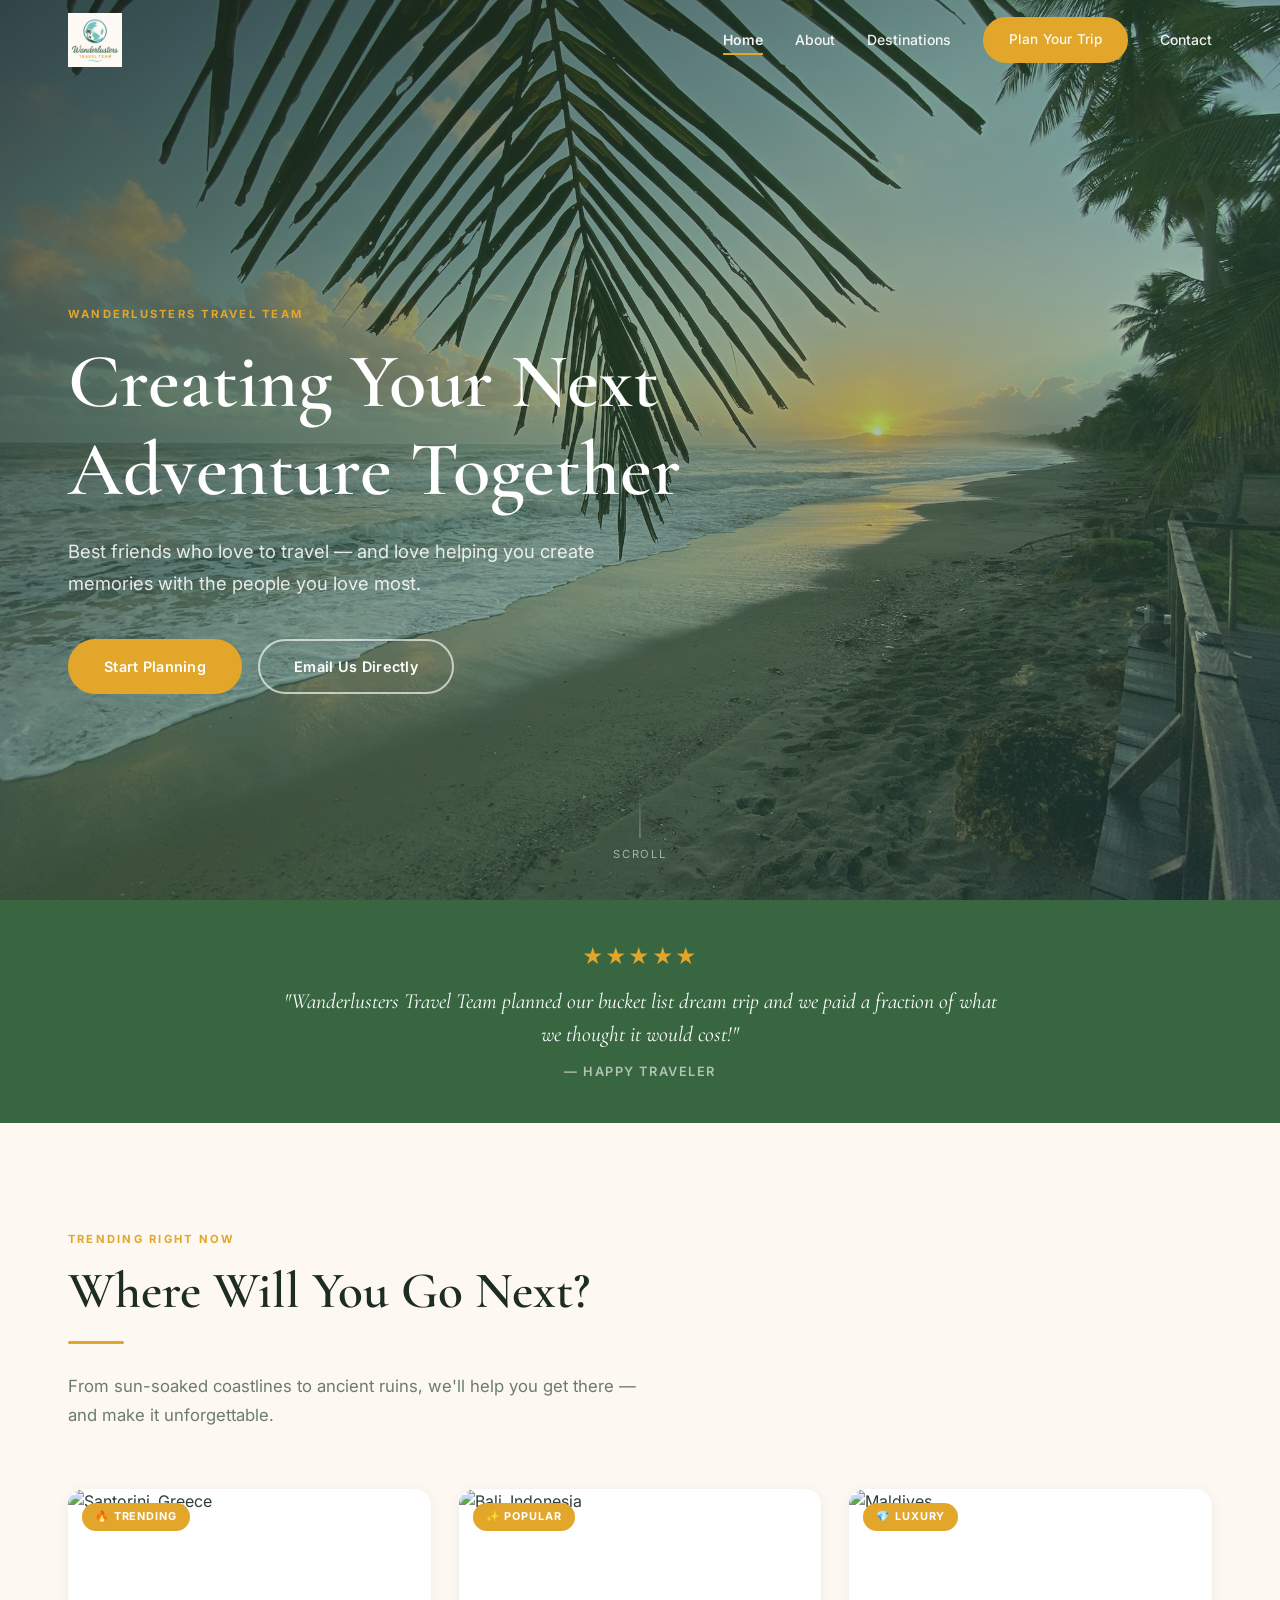
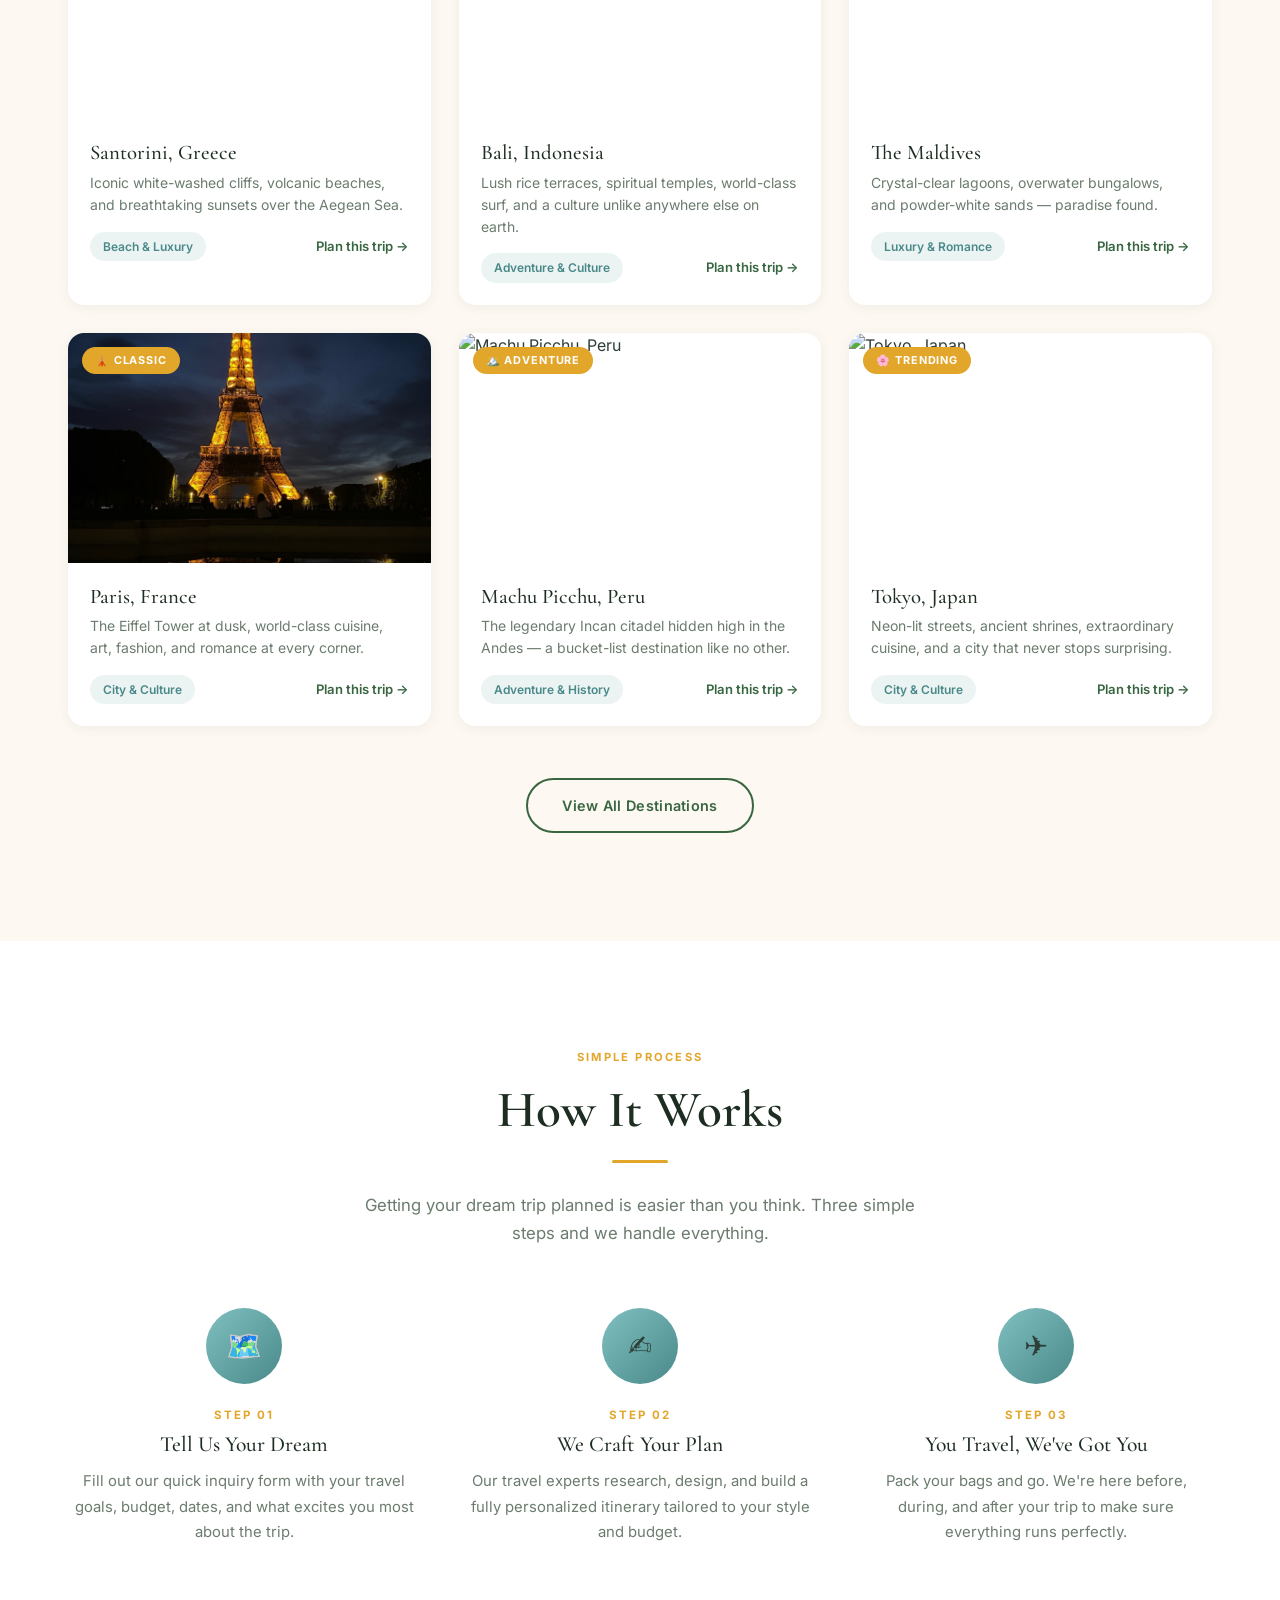
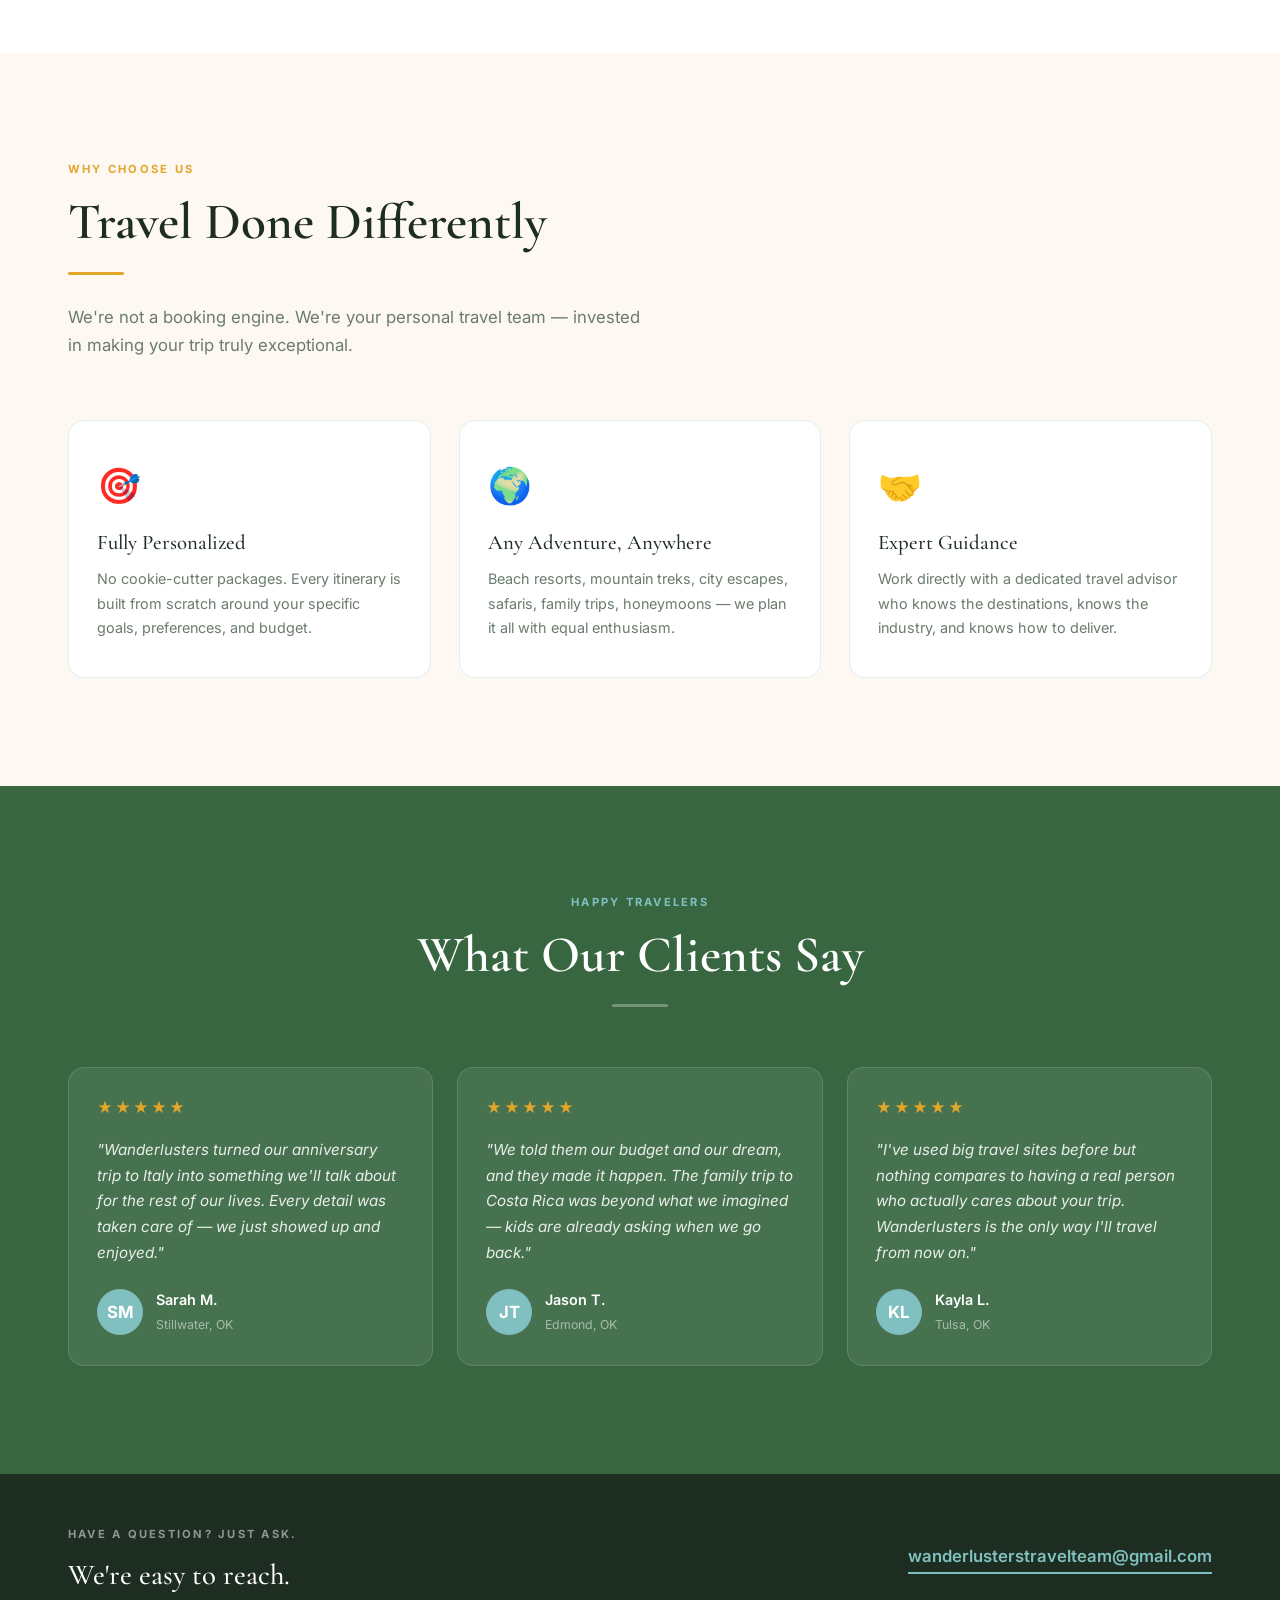
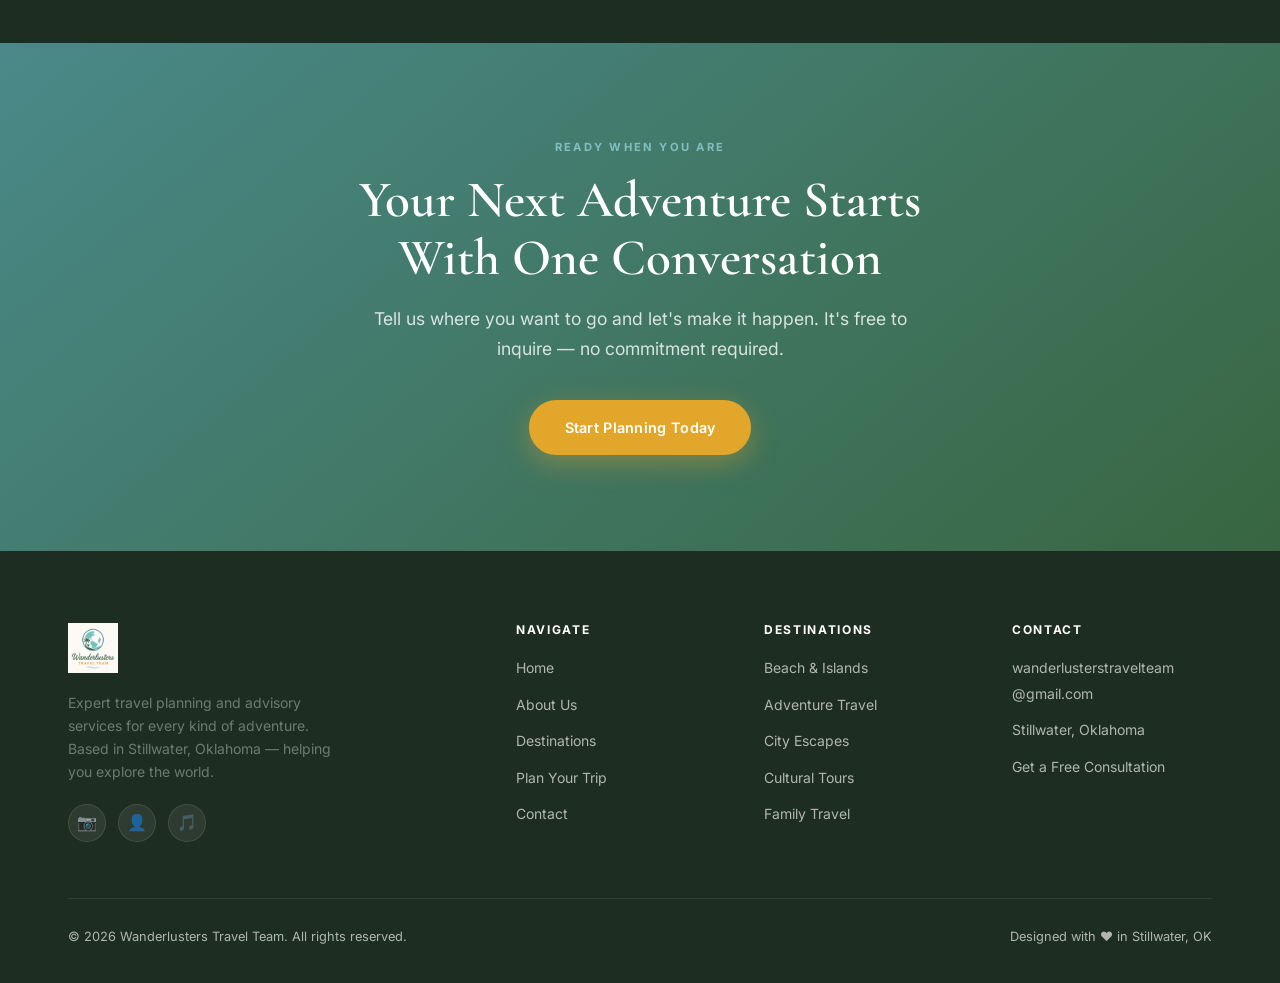
==== index.html @ 7031a309 "initial commit" ====
<!DOCTYPE html>
<html lang="en">
<head>
  <meta charset="UTF-8" />
  <meta name="viewport" content="width=device-width, initial-scale=1.0" />
  <title>Wanderlusters Travel Team — Expert Travel Planning from Stillwater, OK</title>
  <meta name="description" content="Wanderlusters Travel Team offers personalized travel planning and advisory services for every kind of adventure. Based in Stillwater, Oklahoma." />
  <link rel="stylesheet" href="css/style.css" />
</head>
<body>

  <!-- ═══ NAVBAR ═══ -->
  <nav class="navbar" role="navigation" aria-label="Main navigation">
    <div class="nav-inner">
      <a href="index.html" class="nav-logo" aria-label="Wanderlusters Home">
        <img src="assets/logo.jpeg" alt="Wanderlusters Travel Team" />
      </a>
      <div class="nav-links" role="menubar">
        <a href="index.html" role="menuitem">Home</a>
        <a href="about.html" role="menuitem">About</a>
        <a href="destinations.html" role="menuitem">Destinations</a>
        <a href="plan.html" class="btn btn-primary" role="menuitem">Plan Your Trip</a>
        <a href="contact.html" role="menuitem">Contact</a>
      </div>
      <button class="hamburger" aria-label="Open menu" aria-expanded="false">
        <span></span><span></span><span></span>
      </button>
    </div>
  </nav>

  <!-- Mobile Nav -->
  <div class="mobile-nav" role="menu">
    <a href="index.html" role="menuitem">Home</a>
    <a href="about.html" role="menuitem">About</a>
    <a href="destinations.html" role="menuitem">Destinations</a>
    <a href="contact.html" role="menuitem">Contact</a>
    <a href="plan.html" class="btn btn-primary" role="menuitem">Plan Your Trip</a>
  </div>

  <!-- ═══ HERO ═══ -->
  <section class="hero" aria-label="Hero">
    <!-- Replace src with your own high-res hero photo -->
    <div class="hero-bg" style="background-image: url('assets/beach-hero.jpg');"></div>
    <div class="hero-content">
      <span class="section-label">Wanderlusters Travel Team</span>
      <h1>Creating Your Next<br>Adventure Together</h1>
      <p>Best friends who love to travel — and love helping you create memories with the people you love most.</p>
      <div class="hero-cta">
        <a href="plan.html" class="btn btn-primary">Start Planning</a>
        <a href="mailto:wanderlusterstravelteam@gmail.com" class="btn btn-outline">Email Us Directly</a>
      </div>
    </div>
    <div class="scroll-hint" aria-hidden="true">
      <div class="scroll-hint-line"></div>
      <span>Scroll</span>
    </div>
  </section>

  <!-- ═══ REVIEW STRIP ═══ -->
  <div class="review-strip">
    <div class="container">
      <div class="review-strip__inner">
        <div class="review-strip__stars">★★★★★</div>
        <p class="review-strip__quote">"Wanderlusters Travel Team planned our bucket list dream trip and we paid a fraction of what we thought it would cost!"</p>
        <span class="review-strip__attr">— Happy Traveler</span>
      </div>
    </div>
  </div>

  <!-- ═══ TRENDING DESTINATIONS ═══ -->
  <section class="section">
    <div class="container">
      <div class="section-heading fade-up">
        <span class="section-label">Trending Right Now</span>
        <h2>Where Will You Go Next?</h2>
        <div class="divider"></div>
        <p>From sun-soaked coastlines to ancient ruins, we'll help you get there — and make it unforgettable.</p>
      </div>

      <div class="card-grid">

        <!-- Card 1 -->
        <article class="dest-card fade-up delay-1">
          <div class="dest-card-img">
            <!-- Replace with your own photo -->
            <img src="https://images.unsplash.com/photo-1570077188670-e3a8d69ac5ff?w=800&q=80" alt="Santorini, Greece" loading="lazy" />
            <span class="dest-card-badge">🔥 Trending</span>
          </div>
          <div class="dest-card-body">
            <h3>Santorini, Greece</h3>
            <p>Iconic white-washed cliffs, volcanic beaches, and breathtaking sunsets over the Aegean Sea.</p>
            <div class="dest-card-footer">
              <span class="dest-tag">Beach &amp; Luxury</span>
              <a href="plan.html">Plan this trip →</a>
            </div>
          </div>
        </article>

        <!-- Card 2 -->
        <article class="dest-card fade-up delay-2">
          <div class="dest-card-img">
            <img src="https://images.unsplash.com/photo-1537996194471-e657df975ab4?w=800&q=80" alt="Bali, Indonesia" loading="lazy" />
            <span class="dest-card-badge">✨ Popular</span>
          </div>
          <div class="dest-card-body">
            <h3>Bali, Indonesia</h3>
            <p>Lush rice terraces, spiritual temples, world-class surf, and a culture unlike anywhere else on earth.</p>
            <div class="dest-card-footer">
              <span class="dest-tag">Adventure &amp; Culture</span>
              <a href="plan.html">Plan this trip →</a>
            </div>
          </div>
        </article>

        <!-- Card 3 -->
        <article class="dest-card fade-up delay-3">
          <div class="dest-card-img">
            <img src="https://images.unsplash.com/photo-1590523741831-ab7e8b8f9c7f?w=800&q=80" alt="Maldives" loading="lazy" />
            <span class="dest-card-badge">💎 Luxury</span>
          </div>
          <div class="dest-card-body">
            <h3>The Maldives</h3>
            <p>Crystal-clear lagoons, overwater bungalows, and powder-white sands — paradise found.</p>
            <div class="dest-card-footer">
              <span class="dest-tag">Luxury &amp; Romance</span>
              <a href="plan.html">Plan this trip →</a>
            </div>
          </div>
        </article>

        <!-- Card 4 -->
        <article class="dest-card fade-up delay-1">
          <div class="dest-card-img">
            <img src="assets/paris.jpg" alt="Paris, France" loading="lazy" />
            <span class="dest-card-badge">🗼 Classic</span>
          </div>
          <div class="dest-card-body">
            <h3>Paris, France</h3>
            <p>The Eiffel Tower at dusk, world-class cuisine, art, fashion, and romance at every corner.</p>
            <div class="dest-card-footer">
              <span class="dest-tag">City &amp; Culture</span>
              <a href="plan.html">Plan this trip →</a>
            </div>
          </div>
        </article>

        <!-- Card 5 -->
        <article class="dest-card fade-up delay-2">
          <div class="dest-card-img">
            <img src="https://images.unsplash.com/photo-1526392060635-9d6019884377?w=800&q=80" alt="Machu Picchu, Peru" loading="lazy" />
            <span class="dest-card-badge">🏔️ Adventure</span>
          </div>
          <div class="dest-card-body">
            <h3>Machu Picchu, Peru</h3>
            <p>The legendary Incan citadel hidden high in the Andes — a bucket-list destination like no other.</p>
            <div class="dest-card-footer">
              <span class="dest-tag">Adventure &amp; History</span>
              <a href="plan.html">Plan this trip →</a>
            </div>
          </div>
        </article>

        <!-- Card 6 -->
        <article class="dest-card fade-up delay-3">
          <div class="dest-card-img">
            <img src="https://images.unsplash.com/photo-1540959733332-eab4deabeeaf?w=800&q=80" alt="Tokyo, Japan" loading="lazy" />
            <span class="dest-card-badge">🌸 Trending</span>
          </div>
          <div class="dest-card-body">
            <h3>Tokyo, Japan</h3>
            <p>Neon-lit streets, ancient shrines, extraordinary cuisine, and a city that never stops surprising.</p>
            <div class="dest-card-footer">
              <span class="dest-tag">City &amp; Culture</span>
              <a href="plan.html">Plan this trip →</a>
            </div>
          </div>
        </article>

      </div>

      <div style="text-align:center; margin-top: 52px;" class="fade-up">
        <a href="destinations.html" class="btn btn-outline-dark">View All Destinations</a>
      </div>
    </div>
  </section>

  <!-- ═══ HOW IT WORKS ═══ -->
  <section class="section" style="background: var(--white);">
    <div class="container">
      <div class="section-heading centered fade-up">
        <span class="section-label">Simple Process</span>
        <h2>How It Works</h2>
        <div class="divider centered"></div>
        <p>Getting your dream trip planned is easier than you think. Three simple steps and we handle everything.</p>
      </div>
      <div class="steps-grid">
        <div class="step fade-up delay-1">
          <div class="step-icon">🗺️</div>
          <span class="step-num">Step 01</span>
          <h3>Tell Us Your Dream</h3>
          <p>Fill out our quick inquiry form with your travel goals, budget, dates, and what excites you most about the trip.</p>
        </div>
        <div class="step fade-up delay-2">
          <div class="step-icon">✍️</div>
          <span class="step-num">Step 02</span>
          <h3>We Craft Your Plan</h3>
          <p>Our travel experts research, design, and build a fully personalized itinerary tailored to your style and budget.</p>
        </div>
        <div class="step fade-up delay-3">
          <div class="step-icon">✈️</div>
          <span class="step-num">Step 03</span>
          <h3>You Travel, We've Got You</h3>
          <p>Pack your bags and go. We're here before, during, and after your trip to make sure everything runs perfectly.</p>
        </div>
      </div>
    </div>
  </section>

  <!-- ═══ WHY WANDERLUSTERS ═══ -->
  <section class="section">
    <div class="container">
      <div class="section-heading fade-up">
        <span class="section-label">Why Choose Us</span>
        <h2>Travel Done Differently</h2>
        <div class="divider"></div>
        <p>We're not a booking engine. We're your personal travel team — invested in making your trip truly exceptional.</p>
      </div>
      <div class="values-grid">
        <div class="value-item fade-up delay-1">
          <div class="value-icon">🎯</div>
          <h3>Fully Personalized</h3>
          <p>No cookie-cutter packages. Every itinerary is built from scratch around your specific goals, preferences, and budget.</p>
        </div>
        <div class="value-item fade-up delay-2">
          <div class="value-icon">🌍</div>
          <h3>Any Adventure, Anywhere</h3>
          <p>Beach resorts, mountain treks, city escapes, safaris, family trips, honeymoons — we plan it all with equal enthusiasm.</p>
        </div>
        <div class="value-item fade-up delay-3">
          <div class="value-icon">🤝</div>
          <h3>Expert Guidance</h3>
          <p>Work directly with a dedicated travel advisor who knows the destinations, knows the industry, and knows how to deliver.</p>
        </div>
      </div>
    </div>
  </section>

  <!-- ═══ TESTIMONIALS ═══ -->
  <section class="section testimonials-section">
    <div class="container">
      <div class="section-heading centered fade-up">
        <span class="section-label">Happy Travelers</span>
        <h2>What Our Clients Say</h2>
        <div class="divider centered" style="background: rgba(255,255,255,0.3);"></div>
      </div>
      <div class="testimonials-grid">
        <div class="testimonial-card fade-up delay-1">
          <div class="testimonial-stars">★★★★★</div>
          <p class="testimonial-text">"Wanderlusters turned our anniversary trip to Italy into something we'll talk about for the rest of our lives. Every detail was taken care of — we just showed up and enjoyed."</p>
          <div class="testimonial-author">
            <div class="testimonial-avatar">SM</div>
            <div>
              <span class="testimonial-name">Sarah M.</span>
              <span class="testimonial-loc">Stillwater, OK</span>
            </div>
          </div>
        </div>
        <div class="testimonial-card fade-up delay-2">
          <div class="testimonial-stars">★★★★★</div>
          <p class="testimonial-text">"We told them our budget and our dream, and they made it happen. The family trip to Costa Rica was beyond what we imagined — kids are already asking when we go back."</p>
          <div class="testimonial-author">
            <div class="testimonial-avatar">JT</div>
            <div>
              <span class="testimonial-name">Jason T.</span>
              <span class="testimonial-loc">Edmond, OK</span>
            </div>
          </div>
        </div>
        <div class="testimonial-card fade-up delay-3">
          <div class="testimonial-stars">★★★★★</div>
          <p class="testimonial-text">"I've used big travel sites before but nothing compares to having a real person who actually cares about your trip. Wanderlusters is the only way I'll travel from now on."</p>
          <div class="testimonial-author">
            <div class="testimonial-avatar">KL</div>
            <div>
              <span class="testimonial-name">Kayla L.</span>
              <span class="testimonial-loc">Tulsa, OK</span>
            </div>
          </div>
        </div>
      </div>
    </div>
  </section>

  <!-- ═══ EMAIL CONTACT BAR ═══ -->
  <section class="email-bar">
    <div class="container">
      <div class="email-bar__inner">
        <div class="email-bar__text">
          <span class="section-label" style="color:rgba(255,255,255,0.5);">Have a question? Just ask.</span>
          <h3>We're easy to reach.</h3>
        </div>
        <a href="mailto:wanderlusterstravelteam@gmail.com" class="email-bar__link">wanderlusterstravelteam@gmail.com</a>
      </div>
    </div>
  </section>

  <!-- ═══ CTA BANNER ═══ -->
  <section class="cta-banner">
    <div class="container">
      <span class="section-label" style="color: var(--light-teal);">Ready When You Are</span>
      <h2>Your Next Adventure Starts<br>With One Conversation</h2>
      <p>Tell us where you want to go and let's make it happen. It's free to inquire — no commitment required.</p>
      <a href="plan.html" class="btn btn-primary">Start Planning Today</a>
    </div>
  </section>

  <!-- ═══ FOOTER ═══ -->
  <footer class="footer">
    <div class="container">
      <div class="footer-grid">
        <div class="footer-brand">
          <img src="assets/logo.jpeg" alt="Wanderlusters Travel Team" class="footer-logo" />
          <p>Expert travel planning and advisory services for every kind of adventure. Based in Stillwater, Oklahoma — helping you explore the world.</p>
          <div class="footer-social">
            <a href="#" class="social-icon" aria-label="Instagram">📷</a>
            <a href="#" class="social-icon" aria-label="Facebook">👤</a>
            <a href="#" class="social-icon" aria-label="TikTok">🎵</a>
          </div>
        </div>
        <div class="footer-col">
          <h4>Navigate</h4>
          <ul>
            <li><a href="index.html">Home</a></li>
            <li><a href="about.html">About Us</a></li>
            <li><a href="destinations.html">Destinations</a></li>
            <li><a href="plan.html">Plan Your Trip</a></li>
            <li><a href="contact.html">Contact</a></li>
          </ul>
        </div>
        <div class="footer-col">
          <h4>Destinations</h4>
          <ul>
            <li><a href="destinations.html">Beach &amp; Islands</a></li>
            <li><a href="destinations.html">Adventure Travel</a></li>
            <li><a href="destinations.html">City Escapes</a></li>
            <li><a href="destinations.html">Cultural Tours</a></li>
            <li><a href="destinations.html">Family Travel</a></li>
          </ul>
        </div>
        <div class="footer-col">
          <h4>Contact</h4>
          <ul>
            <li><a href="mailto:wanderlusterstravelteam@gmail.com">wanderlusterstravelteam<br>@gmail.com</a></li>
            <li><a href="contact.html">Stillwater, Oklahoma</a></li>
            <li><a href="plan.html">Get a Free Consultation</a></li>
          </ul>
        </div>
      </div>
      <div class="footer-bottom">
        <span>&copy; 2026 Wanderlusters Travel Team. All rights reserved.</span>
        <span>Designed with ❤️ in Stillwater, OK</span>
      </div>
    </div>
  </footer>

  <script src="js/main.js"></script>
</body>
</html>
---- css/style.css ----
/* ============================================================
   WANDERLUSTERS TRAVEL TEAM — Global Stylesheet
   ============================================================ */

@import url('https://fonts.googleapis.com/css2?family=Cormorant+Garamond:ital,wght@0,400;0,500;0,600;0,700;1,400;1,600&family=Inter:wght@300;400;500;600;700&display=swap');

/* ── Variables ── */
:root {
  --green:      #386641;
  --teal:       #4A8989;
  --light-teal: #81C0C0;
  --gold:       #E2A62B;
  --cream:      #FDF8F2;
  --dark:       #1E2D21;
  --text:       #2C3E35;
  --muted:      #6B7C6E;
  --white:      #FFFFFF;
  --shadow-sm:  0 2px 12px rgba(56,102,65,0.07);
  --shadow-md:  0 8px 32px rgba(56,102,65,0.11);
  --shadow-lg:  0 24px 64px rgba(56,102,65,0.16);
  --radius-sm:  8px;
  --radius-md:  16px;
  --radius-lg:  28px;
  --nav-height: 80px;
  --ease:       0.25s ease;
  --max-w:      1200px;
}

/* ── Reset ── */
*, *::before, *::after { box-sizing: border-box; margin: 0; padding: 0; }
html { scroll-behavior: smooth; }
body {
  background: var(--cream);
  color: var(--text);
  font-family: 'Inter', system-ui, sans-serif;
  font-size: 16px;
  line-height: 1.6;
  -webkit-font-smoothing: antialiased;
}
img { display: block; max-width: 100%; }
a  { color: inherit; text-decoration: none; }
ul { list-style: none; }
button { cursor: pointer; font-family: inherit; }

/* ── Typography ── */
h1, h2, h3, h4 {
  font-family: 'Cormorant Garamond', Georgia, serif;
  line-height: 1.15;
  color: var(--dark);
}
h1 { font-size: clamp(2.6rem, 6vw, 4.8rem); font-weight: 600; }
h2 { font-size: clamp(2rem, 4vw, 3.2rem);   font-weight: 600; }
h3 { font-size: clamp(1.3rem, 2.5vw, 1.9rem); font-weight: 500; }
h4 { font-size: 1.15rem; font-weight: 500; }
p  { color: var(--muted); font-size: 1rem; line-height: 1.7; }

.section-label {
  display: block;
  font-size: 0.7rem;
  font-weight: 700;
  letter-spacing: 0.2em;
  text-transform: uppercase;
  color: var(--gold);
  margin-bottom: 14px;
}

/* ── Layout ── */
.container   { max-width: var(--max-w); margin: 0 auto; padding: 0 28px; }
.section     { padding: 108px 0; }
.section-sm  { padding: 64px 0; }
.text-center { text-align: center; }

/* ── Buttons ── */
.btn {
  display: inline-flex;
  align-items: center;
  justify-content: center;
  gap: 8px;
  padding: 14px 34px;
  border-radius: 99px;
  font-size: 0.9rem;
  font-weight: 600;
  font-family: 'Inter', sans-serif;
  letter-spacing: 0.02em;
  border: 2px solid transparent;
  transition: all var(--ease);
  white-space: nowrap;
}
.btn-primary          { background: var(--gold); color: var(--white); border-color: var(--gold); }
.btn-primary:hover    { background: #c98e1f; border-color: #c98e1f; transform: translateY(-2px); box-shadow: 0 8px 24px rgba(226,166,43,0.38); }
.btn-outline          { background: transparent; color: var(--white); border-color: rgba(255,255,255,0.65); }
.btn-outline:hover    { background: rgba(255,255,255,0.15); border-color: var(--white); }
.btn-green            { background: var(--green); color: var(--white); border-color: var(--green); }
.btn-green:hover      { background: #2d5234; border-color: #2d5234; transform: translateY(-2px); box-shadow: 0 8px 24px rgba(56,102,65,0.35); }
.btn-outline-dark     { background: transparent; color: var(--green); border-color: var(--green); }
.btn-outline-dark:hover { background: var(--green); color: var(--white); }

/* ── Navbar ── */
.navbar {
  position: fixed;
  top: 0; left: 0; right: 0;
  z-index: 1000;
  height: var(--nav-height);
  display: flex;
  align-items: center;
  transition: background var(--ease), box-shadow var(--ease);
}
.navbar.transparent { background: transparent; }
.navbar.scrolled, .navbar.solid {
  background: rgba(253,248,242,0.97);
  backdrop-filter: blur(16px);
  -webkit-backdrop-filter: blur(16px);
  box-shadow: 0 1px 0 rgba(56,102,65,0.09);
}
.nav-inner {
  display: flex;
  align-items: center;
  justify-content: space-between;
  width: 100%;
  max-width: var(--max-w);
  margin: 0 auto;
  padding: 0 28px;
}
.nav-logo img { height: 54px; width: auto; }

.nav-links {
  display: flex;
  align-items: center;
  gap: 32px;
}
.nav-links > a {
  font-size: 0.875rem;
  font-weight: 500;
  color: var(--text);
  position: relative;
  transition: color var(--ease);
}
.nav-links > a::after {
  content: '';
  position: absolute;
  bottom: -4px; left: 0; right: 0;
  height: 2px;
  background: var(--gold);
  transform: scaleX(0);
  transition: transform var(--ease);
}
.nav-links > a:hover          { color: var(--green); }
.nav-links > a:hover::after,
.nav-links > a.active::after  { transform: scaleX(1); }
.nav-links > a.active         { color: var(--green); font-weight: 600; }
.nav-links .btn               { padding: 10px 24px; font-size: 0.85rem; }

.navbar.transparent .nav-links > a       { color: rgba(255,255,255,0.92); }
.navbar.transparent .nav-links > a:hover { color: var(--white); }

/* Hamburger */
.hamburger {
  display: none;
  flex-direction: column;
  gap: 5px;
  background: none;
  border: none;
  padding: 6px;
}
.hamburger span {
  display: block;
  width: 24px; height: 2px;
  background: var(--text);
  border-radius: 2px;
  transition: all 0.3s;
}
.navbar.transparent .hamburger span { background: var(--white); }

/* Mobile nav drawer */
.mobile-nav {
  display: none;
  position: fixed;
  top: var(--nav-height); left: 0; right: 0;
  background: var(--cream);
  padding: 20px 24px 28px;
  box-shadow: var(--shadow-md);
  z-index: 999;
  flex-direction: column;
  gap: 4px;
  border-top: 1px solid rgba(56,102,65,0.07);
}
.mobile-nav.open { display: flex; }
.mobile-nav a {
  padding: 13px 16px;
  font-size: 1rem;
  font-weight: 500;
  color: var(--text);
  border-radius: var(--radius-sm);
  transition: background var(--ease), color var(--ease);
}
.mobile-nav a:hover         { background: rgba(56,102,65,0.06); color: var(--green); }
.mobile-nav .btn            { margin-top: 10px; text-align: center; }

/* ── Hero ── */
.hero {
  position: relative;
  height: 100vh;
  min-height: 620px;
  display: flex;
  align-items: center;
  overflow: hidden;
}
.hero-bg {
  position: absolute;
  inset: 0;
  background-size: cover;
  background-position: center;
  background-repeat: no-repeat;
}
.hero-bg::after {
  content: '';
  position: absolute;
  inset: 0;
  background: linear-gradient(
    140deg,
    rgba(30,45,33,0.75) 0%,
    rgba(56,102,65,0.48) 45%,
    rgba(74,137,137,0.32) 100%
  );
}
.hero-content {
  position: relative;
  z-index: 1;
  width: 100%;
  max-width: var(--max-w);
  margin: 0 auto;
  padding: calc(var(--nav-height) + 20px) 28px 0;
}
.hero-content h1          { color: var(--white); margin-bottom: 22px; }
.hero-content p           { color: rgba(255,255,255,0.86); font-size: 1.15rem; max-width: 560px; margin-bottom: 40px; }
.hero-cta                 { display: flex; gap: 16px; flex-wrap: wrap; }
.hero-sm                  { height: 52vh; min-height: 380px; }
.hero-sm .hero-content    { padding-top: calc(var(--nav-height) + 40px); }

/* Scroll indicator */
.scroll-hint {
  position: absolute;
  bottom: 36px; left: 50%;
  transform: translateX(-50%);
  z-index: 1;
  display: flex;
  flex-direction: column;
  align-items: center;
  gap: 8px;
  color: rgba(255,255,255,0.55);
  font-size: 0.7rem;
  letter-spacing: 0.15em;
  text-transform: uppercase;
}
.scroll-hint-line {
  width: 1px;
  height: 48px;
  background: linear-gradient(to bottom, transparent, rgba(255,255,255,0.45));
  animation: scrollPulse 2s ease infinite;
}
@keyframes scrollPulse {
  0%, 100% { opacity: 0.4; }
  50%       { opacity: 1; }
}

/* ── Section Headings ── */
.section-heading          { margin-bottom: 60px; }
.section-heading h2       { margin-bottom: 16px; }
.section-heading p        { font-size: 1.05rem; max-width: 580px; }
.section-heading.centered { text-align: center; }
.section-heading.centered p { margin: 0 auto; }

/* ── Destination Cards ── */
.card-grid   { display: grid; grid-template-columns: repeat(3, 1fr); gap: 28px; }
.card-grid-2 { grid-template-columns: repeat(2, 1fr); }

.dest-card {
  border-radius: var(--radius-md);
  overflow: hidden;
  background: var(--white);
  box-shadow: var(--shadow-sm);
  transition: transform var(--ease), box-shadow var(--ease);
}
.dest-card:hover { transform: translateY(-7px); box-shadow: var(--shadow-lg); }

.dest-card-img       { height: 230px; overflow: hidden; position: relative; }
.dest-card-img img   { width: 100%; height: 100%; object-fit: cover; transition: transform 0.45s ease; }
.dest-card:hover .dest-card-img img { transform: scale(1.07); }

.dest-card-badge {
  position: absolute;
  top: 14px; left: 14px;
  background: var(--gold);
  color: var(--white);
  font-size: 0.68rem;
  font-weight: 700;
  letter-spacing: 0.08em;
  text-transform: uppercase;
  padding: 5px 13px;
  border-radius: 99px;
}
.dest-card-body     { padding: 22px; }
.dest-card-body h3  { font-size: 1.3rem; margin-bottom: 7px; }
.dest-card-body p   { font-size: 0.875rem; line-height: 1.55; margin-bottom: 16px; }
.dest-card-footer   { display: flex; align-items: center; justify-content: space-between; }
.dest-tag {
  background: rgba(74,137,137,0.1);
  color: var(--teal);
  padding: 5px 13px;
  border-radius: 99px;
  font-size: 0.75rem;
  font-weight: 600;
}
.dest-card-footer a {
  font-size: 0.82rem;
  font-weight: 600;
  color: var(--green);
  transition: color var(--ease);
}
.dest-card-footer a:hover { color: var(--teal); }

/* ── Steps / How It Works ── */
.steps-grid { display: grid; grid-template-columns: repeat(3, 1fr); gap: 44px; text-align: center; }
.step-icon {
  width: 76px; height: 76px;
  border-radius: 50%;
  background: linear-gradient(135deg, var(--light-teal), var(--teal));
  display: flex; align-items: center; justify-content: center;
  margin: 0 auto 22px;
  font-size: 1.8rem;
}
.step-num {
  display: block;
  font-size: 0.72rem;
  font-weight: 700;
  color: var(--gold);
  letter-spacing: 0.18em;
  text-transform: uppercase;
  margin-bottom: 8px;
}
.step h3 { font-size: 1.35rem; margin-bottom: 12px; }
.step p  { font-size: 0.93rem; }

/* ── Value Props ── */
.values-grid  { display: grid; grid-template-columns: repeat(3, 1fr); gap: 28px; }
.value-item {
  padding: 36px 28px;
  border-radius: var(--radius-md);
  border: 1.5px solid rgba(129,192,192,0.22);
  background: var(--white);
  transition: border-color var(--ease), box-shadow var(--ease), transform var(--ease);
}
.value-item:hover { border-color: var(--light-teal); box-shadow: var(--shadow-md); transform: translateY(-4px); }
.value-icon  { font-size: 2.2rem; margin-bottom: 18px; }
.value-item h3 { font-size: 1.3rem; margin-bottom: 12px; }
.value-item p  { font-size: 0.9rem; }

/* ── Testimonials ── */
.testimonials-section             { background: var(--green); }
.testimonials-section .section-label { color: var(--light-teal); }
.testimonials-section h2          { color: var(--white); }
.testimonials-section > .container > .section-heading p { color: rgba(255,255,255,0.7); }

.testimonials-grid { display: grid; grid-template-columns: repeat(3, 1fr); gap: 24px; }
.testimonial-card {
  background: rgba(255,255,255,0.08);
  border: 1px solid rgba(255,255,255,0.13);
  border-radius: var(--radius-md);
  padding: 28px;
  transition: background var(--ease);
}
.testimonial-card:hover { background: rgba(255,255,255,0.13); }
.testimonial-stars  { color: var(--gold); font-size: 0.95rem; margin-bottom: 16px; letter-spacing: 2px; }
.testimonial-text   { color: rgba(255,255,255,0.88); font-size: 0.95rem; line-height: 1.7; font-style: italic; margin-bottom: 22px; }
.testimonial-author { display: flex; align-items: center; gap: 13px; }
.testimonial-avatar {
  width: 46px; height: 46px;
  border-radius: 50%;
  background: var(--light-teal);
  display: flex; align-items: center; justify-content: center;
  font-weight: 700; font-size: 1.05rem;
  color: var(--white); flex-shrink: 0;
}
.testimonial-name { font-weight: 600; font-size: 0.9rem; color: var(--white); display: block; }
.testimonial-loc  { font-size: 0.77rem; color: rgba(255,255,255,0.52); }

/* ── CTA Banner ── */
.cta-banner {
  background: linear-gradient(140deg, var(--teal) 0%, var(--green) 100%);
  text-align: center;
  padding: 96px 28px;
}
.cta-banner h2   { color: var(--white); margin-bottom: 16px; }
.cta-banner p    { color: rgba(255,255,255,0.8); font-size: 1.1rem; margin: 0 auto 36px; max-width: 540px; }
.cta-banner .btn-primary { box-shadow: 0 8px 28px rgba(226,166,43,0.4); }

/* ── Divider ── */
.divider {
  width: 56px; height: 3px;
  background: var(--gold);
  border-radius: 2px;
  margin: 20px 0 28px;
}
.divider.centered { margin: 20px auto 28px; }

/* ── Forms ── */
.form-grid    { display: grid; grid-template-columns: 1fr 1fr; gap: 20px; }
.form-group   { display: flex; flex-direction: column; gap: 7px; }
.form-group.full { grid-column: 1 / -1; }

label {
  font-size: 0.82rem;
  font-weight: 600;
  color: var(--text);
  letter-spacing: 0.02em;
}
input[type="text"],
input[type="email"],
input[type="tel"],
input[type="number"],
input[type="date"],
select,
textarea {
  padding: 13px 16px;
  border: 1.5px solid rgba(74,137,137,0.22);
  border-radius: var(--radius-sm);
  background: var(--cream);
  color: var(--text);
  font-size: 0.95rem;
  font-family: 'Inter', sans-serif;
  outline: none;
  transition: border-color var(--ease), box-shadow var(--ease);
  width: 100%;
  -webkit-appearance: none;
}
input::placeholder, textarea::placeholder { color: #aabcb2; }
input:focus, select:focus, textarea:focus {
  border-color: var(--teal);
  box-shadow: 0 0 0 3px rgba(74,137,137,0.13);
  background: var(--white);
}
textarea  { resize: vertical; min-height: 130px; }
select    { cursor: pointer; background-image: url("data:image/svg+xml,%3Csvg xmlns='http://www.w3.org/2000/svg' width='12' height='8' viewBox='0 0 12 8'%3E%3Cpath d='M1 1l5 5 5-5' stroke='%236B7C6E' stroke-width='1.5' fill='none' stroke-linecap='round'/%3E%3C/svg%3E"); background-repeat: no-repeat; background-position: right 16px center; padding-right: 40px; }
.form-submit .btn { width: 100%; padding: 16px; font-size: 1rem; border-radius: var(--radius-sm); }

/* Checkbox group */
.checkbox-group     { display: flex; flex-wrap: wrap; gap: 10px; margin-top: 4px; }
.checkbox-label     { display: flex; align-items: center; gap: 8px; cursor: pointer; }
.checkbox-label input[type="checkbox"] {
  width: 18px; height: 18px;
  accent-color: var(--teal);
  flex-shrink: 0;
  border: none; box-shadow: none;
  padding: 0;
}
.checkbox-label span { font-size: 0.88rem; color: var(--text); }

/* ── About Page ── */
.about-story {
  display: grid;
  grid-template-columns: 1fr 1fr;
  gap: 80px;
  align-items: center;
}
.about-story-img   { border-radius: var(--radius-lg); overflow: hidden; height: 500px; }
.about-story-img img { width: 100%; height: 100%; object-fit: cover; }
.about-story-text p  { margin-bottom: 18px; font-size: 1rem; }

.team-grid { display: grid; grid-template-columns: repeat(3, 1fr); gap: 32px; }
.team-card { text-align: center; }
.team-card-img {
  width: 148px; height: 148px;
  border-radius: 50%;
  overflow: hidden;
  margin: 0 auto 22px;
  border: 3px solid var(--light-teal);
}
.team-card-img img  { width: 100%; height: 100%; object-fit: cover; }
.team-card h3       { font-size: 1.25rem; margin-bottom: 4px; }
.team-card .role    { font-size: 0.85rem; color: var(--teal); font-weight: 600; margin-bottom: 12px; display: block; }
.team-card p        { font-size: 0.875rem; }

/* ── Destinations Filter ── */
.filter-bar      { display: flex; gap: 10px; flex-wrap: wrap; margin-bottom: 52px; }
.filter-btn {
  padding: 9px 22px;
  border-radius: 99px;
  border: 1.5px solid rgba(74,137,137,0.28);
  background: var(--white);
  color: var(--muted);
  font-size: 0.84rem;
  font-weight: 500;
  font-family: 'Inter', sans-serif;
  transition: all var(--ease);
}
.filter-btn:hover, .filter-btn.active {
  background: var(--teal);
  color: var(--white);
  border-color: var(--teal);
}
.dest-item { transition: opacity 0.3s, transform 0.3s; }
.dest-item.hidden { display: none; }

/* ── Contact Page ── */
.contact-layout { display: grid; grid-template-columns: 1fr 1.6fr; gap: 80px; align-items: start; }
.contact-details { display: flex; flex-direction: column; gap: 22px; margin-top: 8px; }
.contact-item    { display: flex; gap: 16px; align-items: flex-start; }
.contact-icon {
  width: 46px; height: 46px;
  background: rgba(74,137,137,0.1);
  border-radius: var(--radius-sm);
  display: flex; align-items: center; justify-content: center;
  font-size: 1.15rem; flex-shrink: 0;
}
.ci-label {
  font-size: 0.75rem; font-weight: 700; color: var(--muted);
  text-transform: uppercase; letter-spacing: 0.1em;
  display: block; margin-bottom: 3px;
}
.ci-value { font-size: 0.95rem; color: var(--text); font-weight: 500; }

.contact-form-card { background: var(--white); border-radius: var(--radius-lg); padding: 44px; box-shadow: var(--shadow-md); }
.contact-form-card h3 { font-size: 1.6rem; margin-bottom: 28px; }

/* ── Plan Page ── */
.plan-layout { display: grid; grid-template-columns: 1fr 1.8fr; gap: 72px; align-items: start; }
.plan-sidebar h3   { font-size: 1.5rem; margin-bottom: 12px; }
.plan-sidebar p    { margin-bottom: 24px; font-size: 0.95rem; }
.plan-checklist    { display: flex; flex-direction: column; gap: 14px; }
.plan-check-item   { display: flex; gap: 13px; align-items: flex-start; }
.plan-check-icon   { width: 28px; height: 28px; border-radius: 50%; background: rgba(74,137,137,0.12); display: flex; align-items: center; justify-content: center; font-size: 0.85rem; flex-shrink: 0; margin-top: 1px; }
.plan-check-text   { font-size: 0.9rem; color: var(--text); font-weight: 500; }

.form-card { background: var(--white); border-radius: var(--radius-lg); padding: 44px; box-shadow: var(--shadow-md); }
.form-card h3 { font-size: 1.6rem; margin-bottom: 6px; }
.form-card .subtitle { font-size: 0.92rem; margin-bottom: 32px; }

/* ── Footer ── */
.footer { background: var(--dark); color: rgba(255,255,255,0.65); padding: 72px 0 36px; }
.footer-grid {
  display: grid;
  grid-template-columns: 2fr 1fr 1fr 1fr;
  gap: 48px;
  margin-bottom: 56px;
}
.footer-logo        { height: 50px; width: auto; margin-bottom: 18px; }
.footer-brand p     { font-size: 0.875rem; line-height: 1.65; max-width: 280px; }
.footer-col h4 {
  font-family: 'Inter', sans-serif;
  font-size: 0.75rem; font-weight: 700;
  letter-spacing: 0.14em; text-transform: uppercase;
  color: var(--white); margin-bottom: 18px;
}
.footer-col ul  { display: flex; flex-direction: column; gap: 11px; }
.footer-col a   { font-size: 0.875rem; transition: color var(--ease); }
.footer-col a:hover { color: var(--gold); }
.footer-social  { display: flex; gap: 12px; margin-top: 20px; }
.social-icon {
  width: 38px; height: 38px;
  border-radius: 50%;
  background: rgba(255,255,255,0.07);
  border: 1px solid rgba(255,255,255,0.1);
  display: flex; align-items: center; justify-content: center;
  font-size: 1rem;
  transition: background var(--ease), border-color var(--ease);
}
.social-icon:hover { background: var(--gold); border-color: var(--gold); }
.footer-bottom {
  border-top: 1px solid rgba(255,255,255,0.08);
  padding-top: 28px;
  display: flex;
  justify-content: space-between;
  align-items: center;
  font-size: 0.8rem;
}
.footer-bottom a:hover { color: var(--gold); }

/* ── Animations ── */
.fade-up { opacity: 0; transform: translateY(32px); transition: opacity 0.65s ease, transform 0.65s ease; }
.fade-up.visible { opacity: 1; transform: translateY(0); }
.fade-up.delay-1 { transition-delay: 0.1s; }
.fade-up.delay-2 { transition-delay: 0.2s; }
.fade-up.delay-3 { transition-delay: 0.3s; }
.fade-up.delay-4 { transition-delay: 0.4s; }
.fade-up.delay-5 { transition-delay: 0.5s; }

/* ── Responsive ── */
@media (max-width: 1024px) {
  .card-grid          { grid-template-columns: repeat(2, 1fr); }
  .footer-grid        { grid-template-columns: 1fr 1fr; gap: 36px; }
  .about-story        { grid-template-columns: 1fr; gap: 44px; }
  .contact-layout     { grid-template-columns: 1fr; gap: 44px; }
  .plan-layout        { grid-template-columns: 1fr; gap: 44px; }
  .testimonials-grid  { grid-template-columns: 1fr 1fr; }
  .values-grid        { grid-template-columns: 1fr 1fr; }
}
@media (max-width: 768px) {
  .section            { padding: 72px 0; }
  .section-heading    { margin-bottom: 40px; }
  .nav-links          { display: none; }
  .hamburger          { display: flex; }
  .card-grid          { grid-template-columns: 1fr; }
  .steps-grid         { grid-template-columns: 1fr; gap: 36px; }
  .values-grid        { grid-template-columns: 1fr; }
  .testimonials-grid  { grid-template-columns: 1fr; }
  .form-grid          { grid-template-columns: 1fr; }
  .team-grid          { grid-template-columns: 1fr 1fr; }
  .footer-grid        { grid-template-columns: 1fr; }
  .footer-bottom      { flex-direction: column; gap: 10px; text-align: center; }
  .hero-cta           { flex-direction: column; }
  .hero-cta .btn      { text-align: center; }
}
@media (max-width: 480px) {
  h1 { font-size: 2.3rem; }
  h2 { font-size: 1.9rem; }
  .contact-form-card  { padding: 28px 20px; }
  .form-card          { padding: 28px 20px; }
  .team-grid          { grid-template-columns: 1fr; }
}

/* ── Review Strip ── */
.review-strip {
  background: var(--green);
  padding: 40px 0;
}
.review-strip__inner {
  display: flex;
  flex-direction: column;
  align-items: center;
  text-align: center;
  gap: 12px;
  max-width: 720px;
  margin: 0 auto;
}
.review-strip__stars {
  color: var(--gold);
  font-size: 1.3rem;
  letter-spacing: 0.1em;
}
.review-strip__quote {
  font-family: 'Cormorant Garamond', serif;
  font-size: 1.35rem;
  font-style: italic;
  color: #fff;
  line-height: 1.5;
  margin: 0;
}
.review-strip__attr {
  font-size: 0.8rem;
  font-weight: 600;
  color: rgba(255,255,255,0.6);
  text-transform: uppercase;
  letter-spacing: 0.12em;
}

/* ── Email Bar ── */
.email-bar {
  background: var(--dark);
  padding: 52px 0;
}
.email-bar__inner {
  display: flex;
  align-items: center;
  justify-content: space-between;
  gap: 32px;
  flex-wrap: wrap;
}
.email-bar__text h3 {
  color: #fff;
  font-size: 1.8rem;
  margin-top: 6px;
}
.email-bar__link {
  display: inline-block;
  color: var(--light-teal);
  font-size: 1.05rem;
  font-weight: 600;
  border-bottom: 2px solid var(--light-teal);
  padding-bottom: 2px;
  transition: color var(--ease), border-color var(--ease);
  white-space: nowrap;
}
.email-bar__link:hover {
  color: #fff;
  border-color: #fff;
}
@media (max-width: 768px) {
  .email-bar__inner { flex-direction: column; text-align: center; }
}

/* ── Radio group ── */
.radio-group {
  display: flex;
  flex-wrap: wrap;
  gap: 10px;
  margin-top: 4px;
}
.radio-group--stacked {
  flex-direction: column;
  gap: 12px;
}
.radio-label {
  display: flex;
  align-items: center;
  gap: 10px;
  cursor: pointer;
}
.radio-label input[type="radio"] {
  width: 18px;
  height: 18px;
  accent-color: var(--teal);
  flex-shrink: 0;
  border: none;
  box-shadow: none;
  padding: 0;
  cursor: pointer;
}
.radio-label span {
  font-size: 0.9rem;
  color: var(--text);
}

/* ── Stacked checkboxes ── */
.checkbox-group--stacked {
  flex-direction: column;
  gap: 12px;
}

/* ── Form hint (inline label note) ── */
.form-hint {
  font-size: 0.75rem;
  font-weight: 400;
  color: var(--muted);
  font-style: italic;
  margin-left: 6px;
  letter-spacing: 0;
  text-transform: none;
}
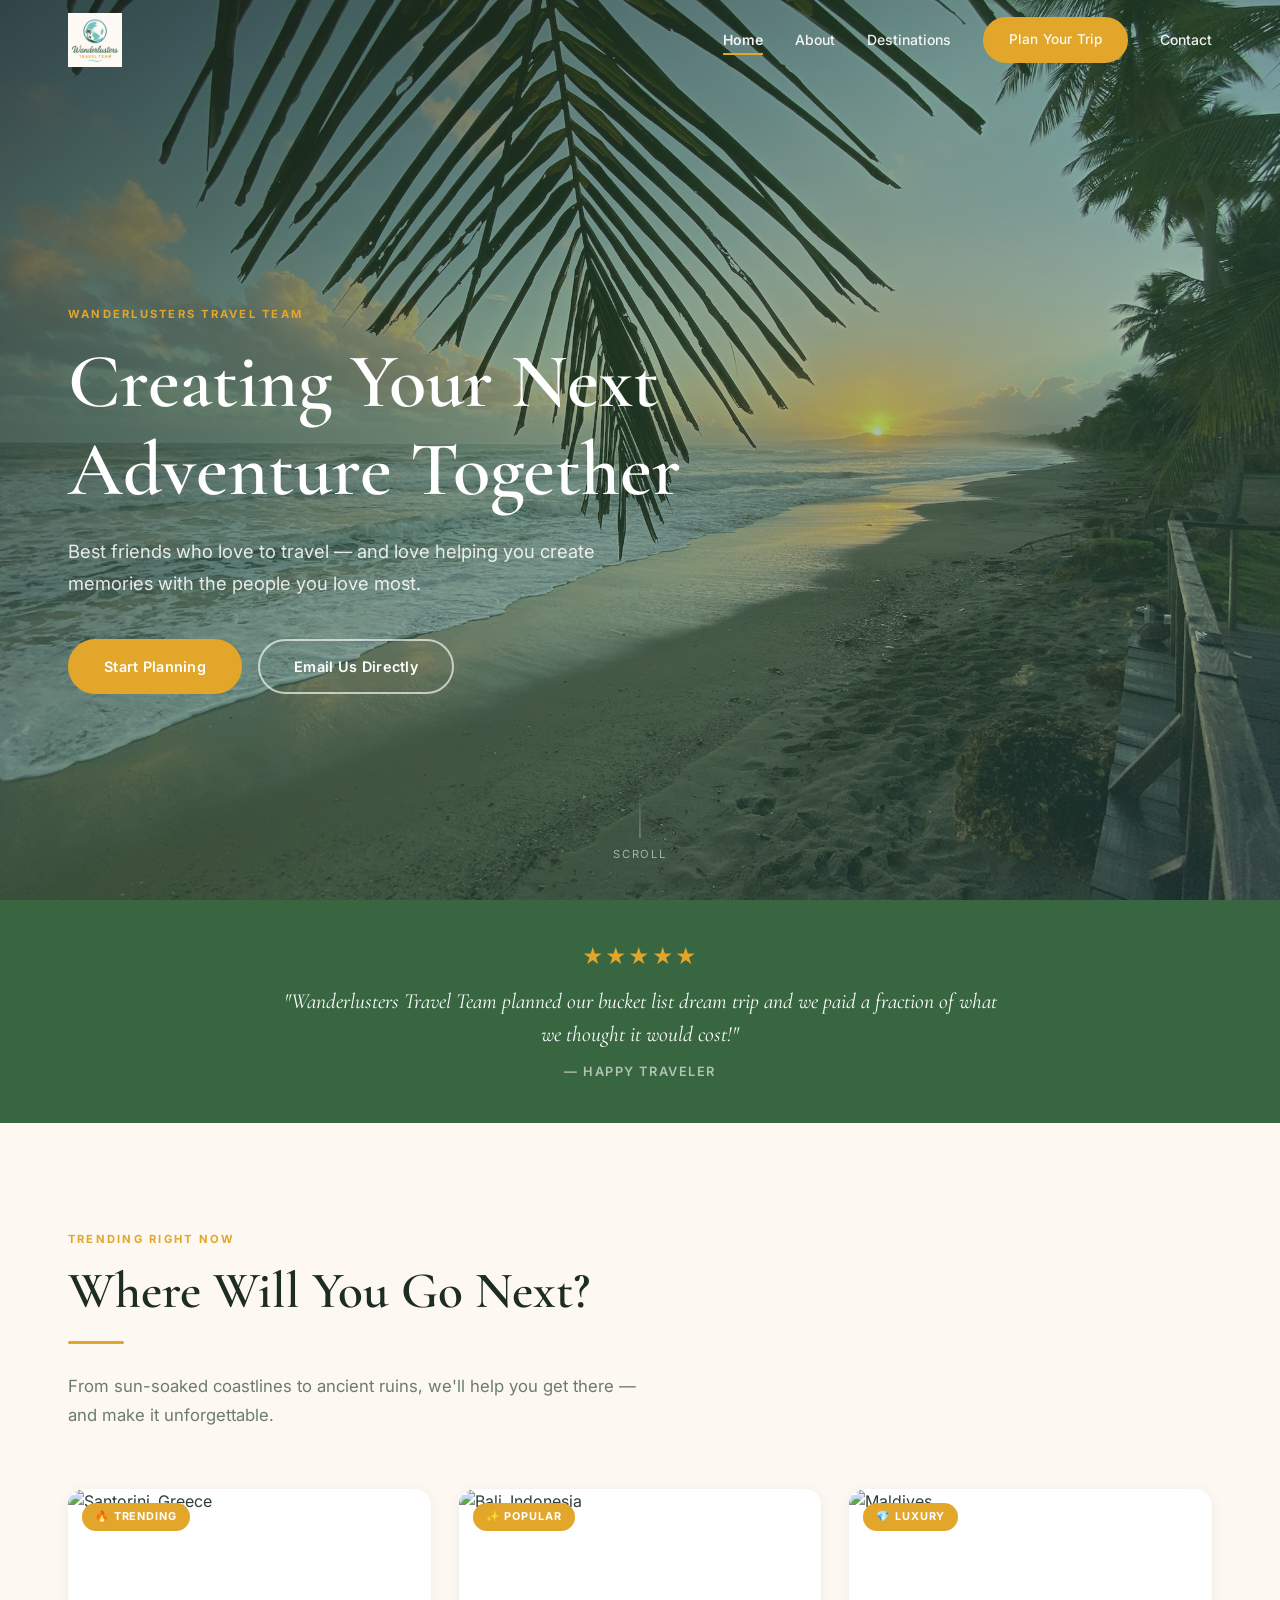
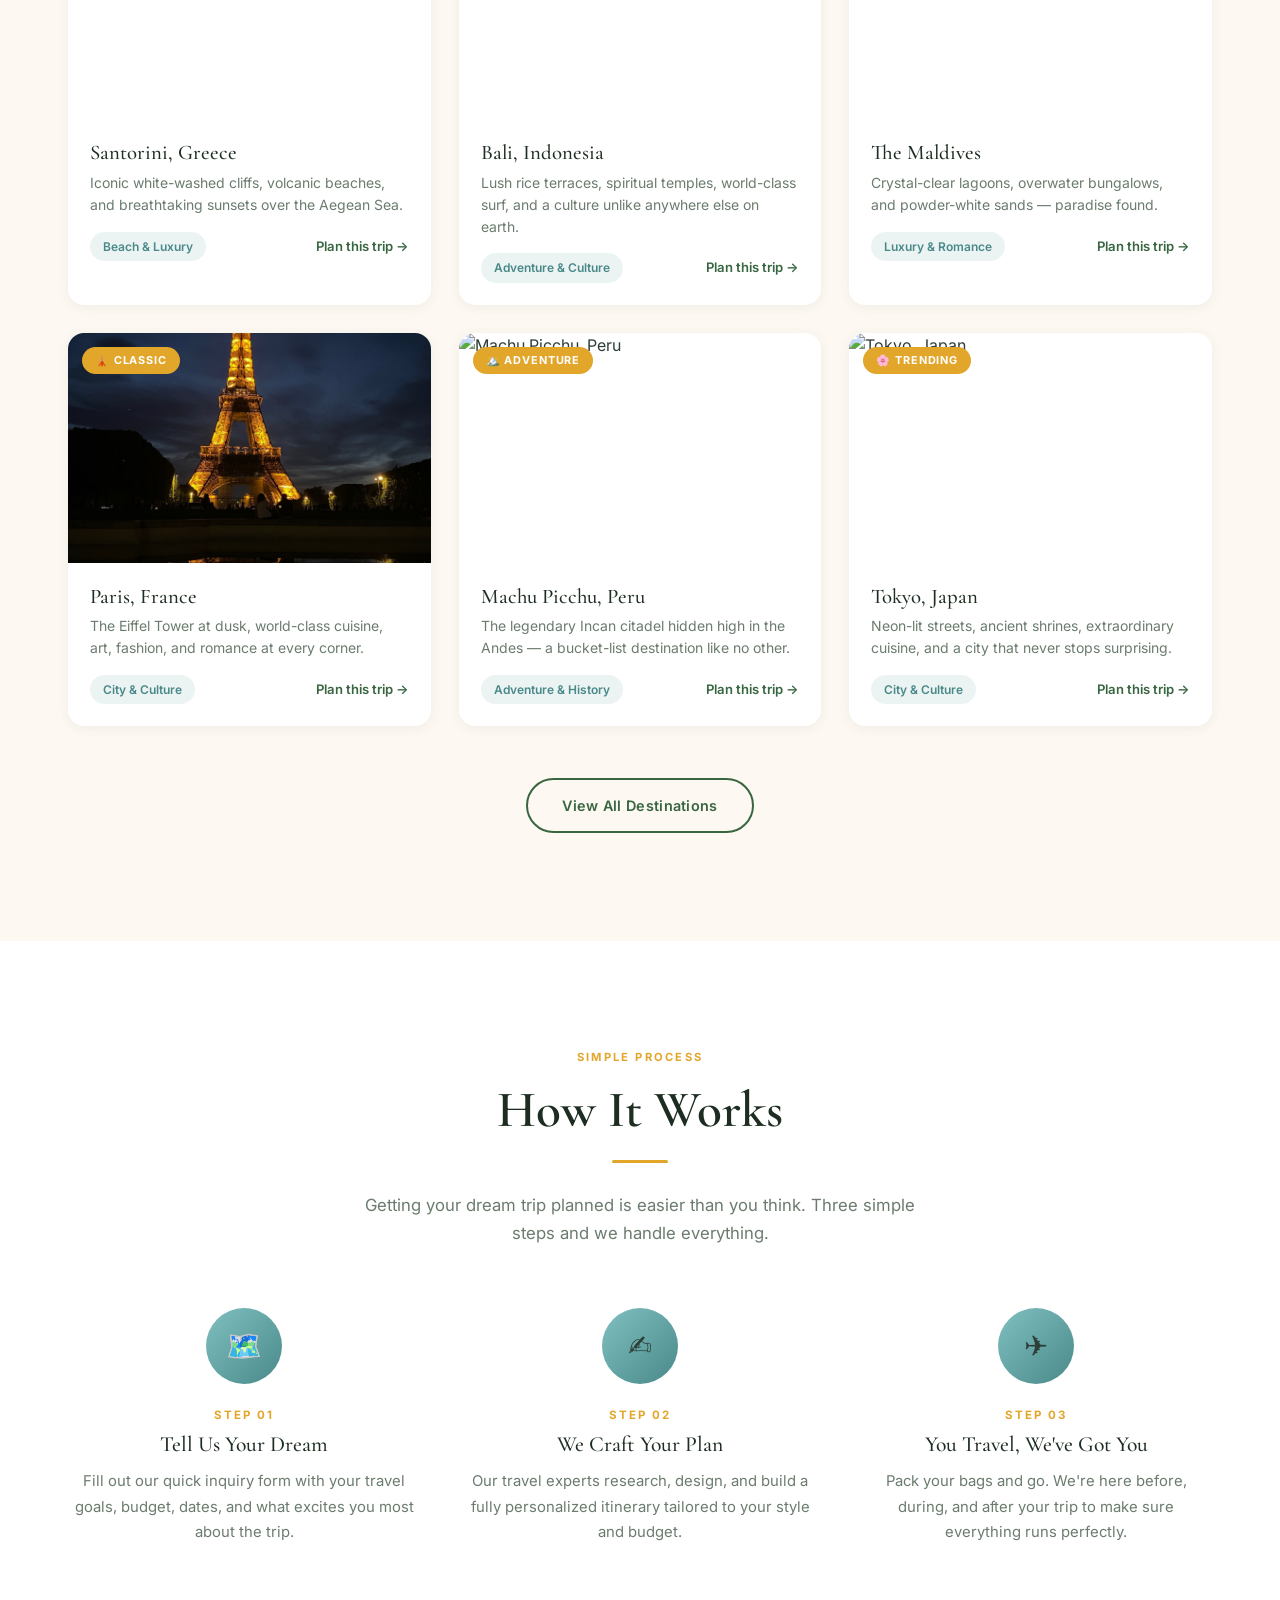
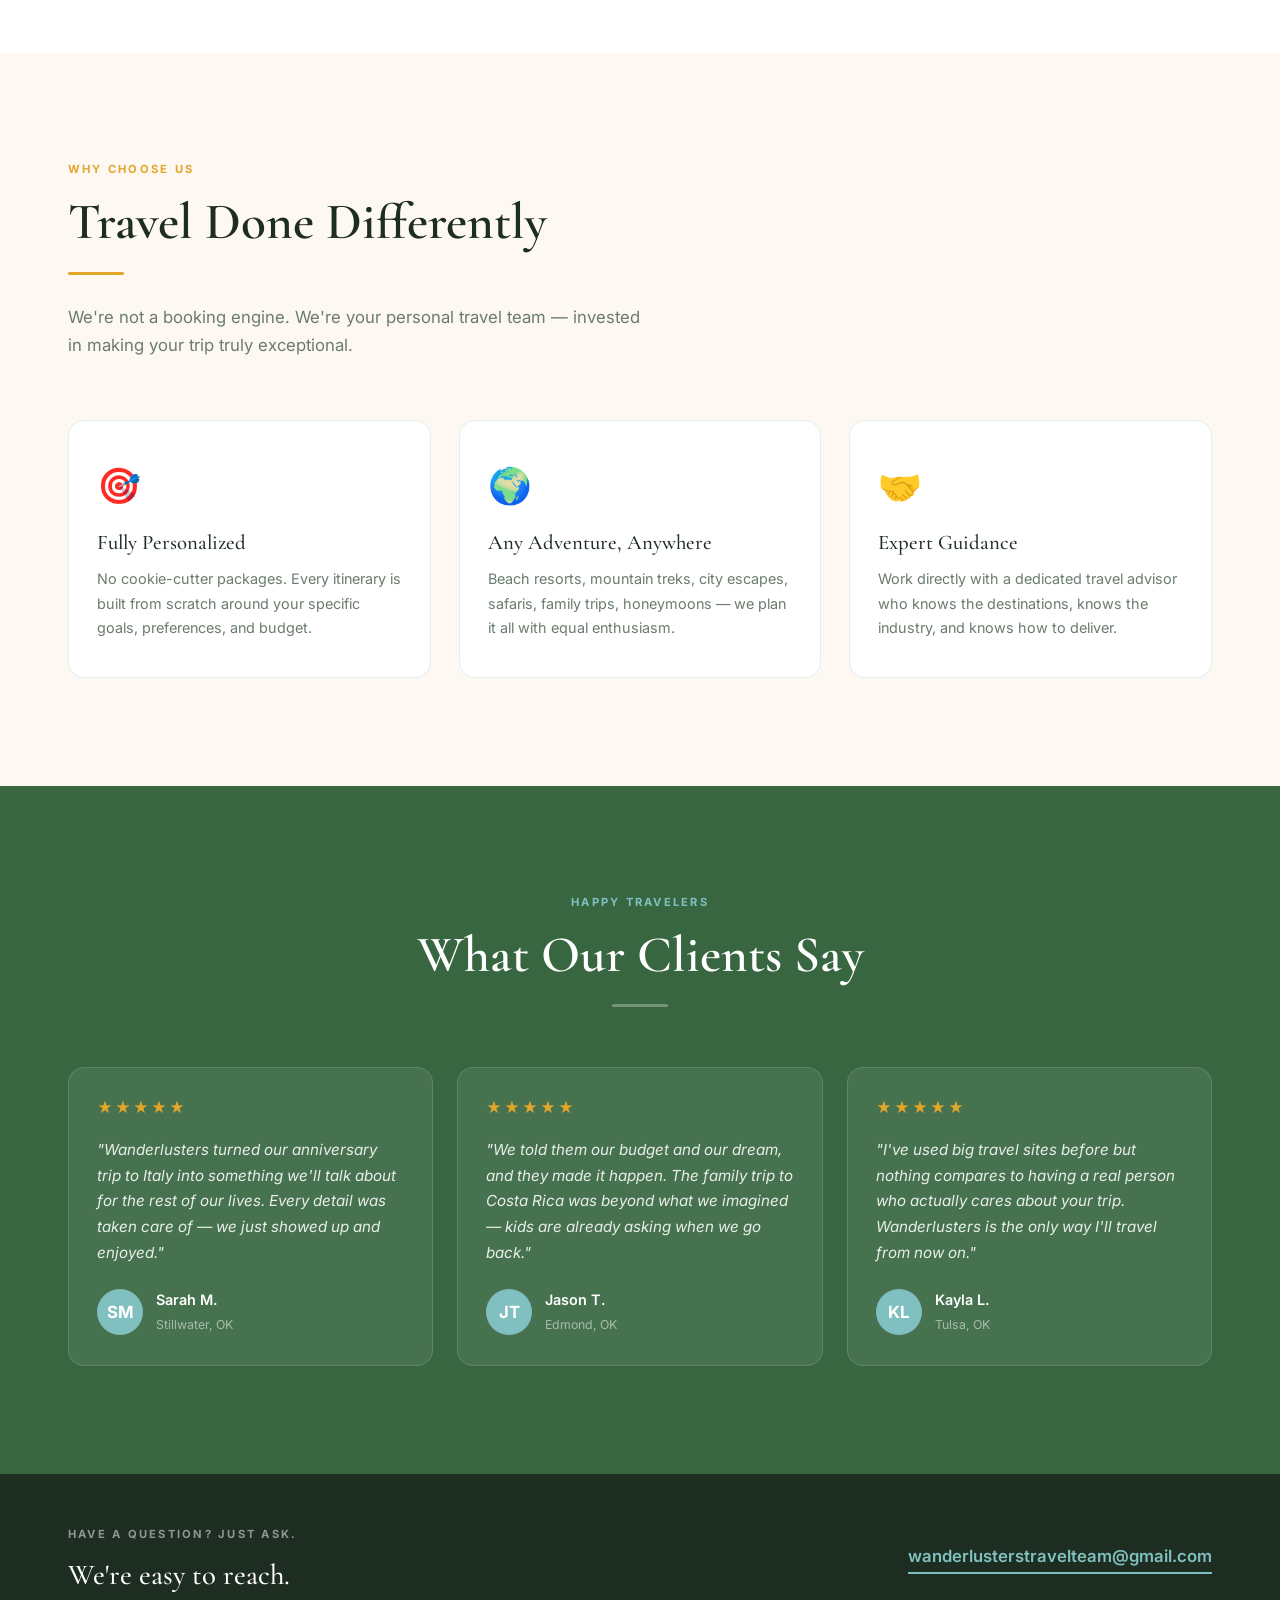
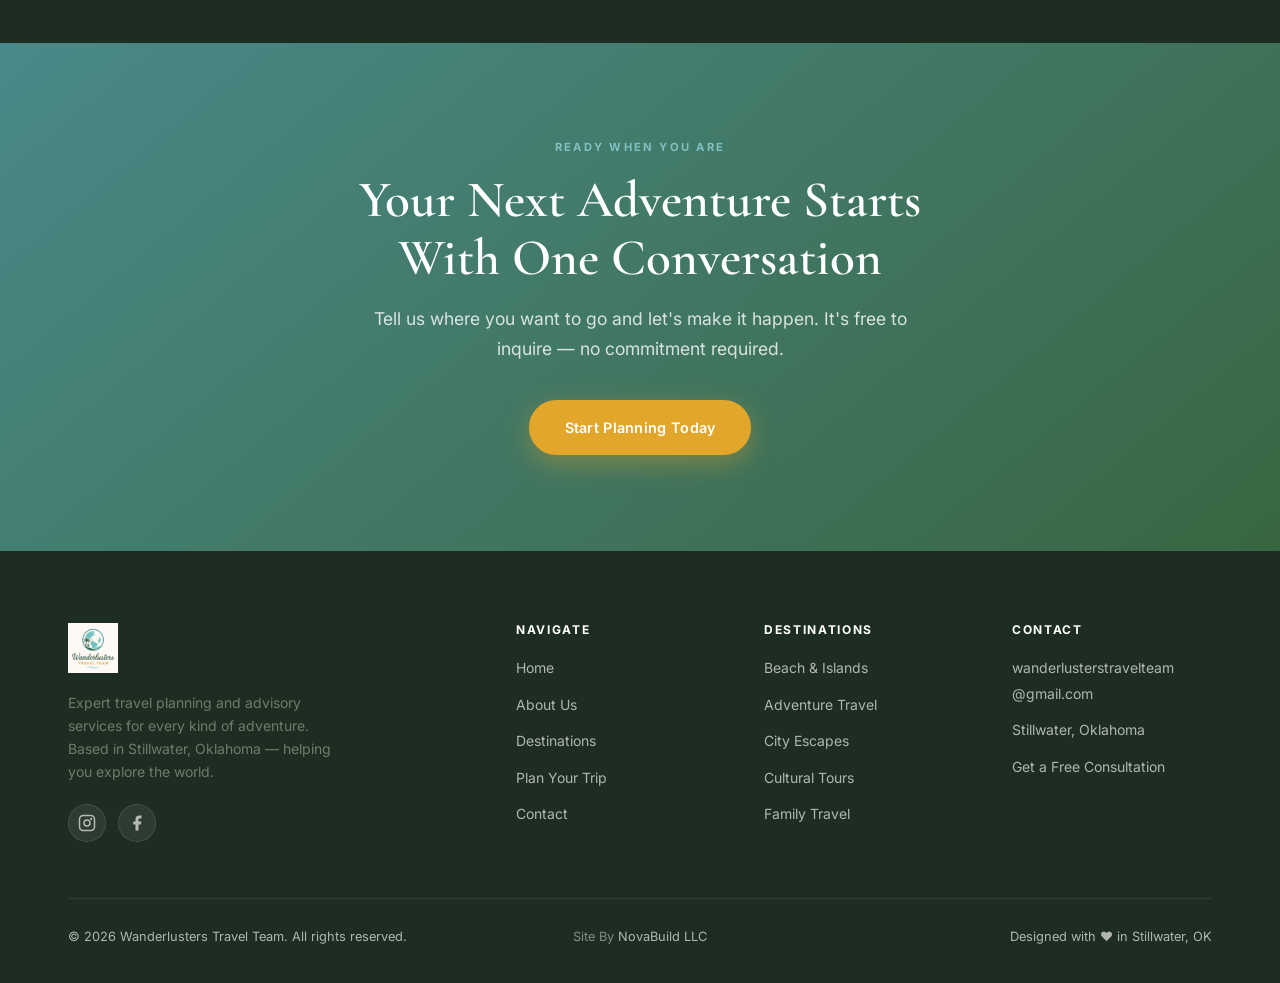
==== commit 9eb578d8: "update social media links remove tiktok" ====
--- a/index.html
+++ b/index.html
@@ -322,9 +322,8 @@
           <img src="assets/logo.jpeg" alt="Wanderlusters Travel Team" class="footer-logo" />
           <p>Expert travel planning and advisory services for every kind of adventure. Based in Stillwater, Oklahoma — helping you explore the world.</p>
           <div class="footer-social">
-            <a href="#" class="social-icon" aria-label="Instagram">📷</a>
-            <a href="#" class="social-icon" aria-label="Facebook">👤</a>
-            <a href="#" class="social-icon" aria-label="TikTok">🎵</a>
+            <a href="https://www.instagram.com/wanderlusterstravelteam?igsh=MXJ0aWpsd3dhaW41Mw==" class="social-icon" aria-label="Instagram" target="_blank" rel="noopener noreferrer"><svg xmlns="http://www.w3.org/2000/svg" width="18" height="18" viewBox="0 0 24 24" fill="none" stroke="currentColor" stroke-width="2" stroke-linecap="round" stroke-linejoin="round" aria-hidden="true"><rect x="2" y="2" width="20" height="20" rx="5"/><circle cx="12" cy="12" r="4"/><circle cx="17.5" cy="6.5" r="1.5" fill="currentColor" stroke="none"/></svg></a>
+            <a href="https://www.facebook.com/share/18E2jfT5Za/?mibextid=wwXIfr" class="social-icon" aria-label="Facebook" target="_blank" rel="noopener noreferrer"><svg xmlns="http://www.w3.org/2000/svg" width="18" height="18" viewBox="0 0 24 24" fill="currentColor" aria-hidden="true"><path d="M18 2h-3a5 5 0 0 0-5 5v3H7v4h3v8h4v-8h3l1-4h-4V7a1 1 0 0 1 1-1h3z"/></svg></a>
           </div>
         </div>
         <div class="footer-col">
@@ -358,6 +357,7 @@
       </div>
       <div class="footer-bottom">
         <span>&copy; 2026 Wanderlusters Travel Team. All rights reserved.</span>
+        <span class="footer-credit">Site By <a href="https://www.novabuildweb.com" target="_blank" rel="noopener noreferrer">NovaBuild LLC</a></span>
         <span>Designed with ❤️ in Stillwater, OK</span>
       </div>
     </div>
--- a/css/style.css
+++ b/css/style.css
@@ -522,6 +522,79 @@
 .contact-form-card { background: var(--white); border-radius: var(--radius-lg); padding: 44px; box-shadow: var(--shadow-md); }
 .contact-form-card h3 { font-size: 1.6rem; margin-bottom: 28px; }
 
+/* ── Success page ── */
+.success-page {
+  min-height: calc(100vh - var(--nav-height));
+  display: flex;
+  align-items: center;
+  padding: 120px 0 96px;
+  background: var(--cream);
+}
+.success-card {
+  max-width: 620px;
+  margin: 0 auto;
+  text-align: center;
+  background: var(--white);
+  border-radius: var(--radius-lg);
+  padding: 64px 56px;
+  box-shadow: var(--shadow-lg);
+}
+.success-icon {
+  font-size: 3.6rem;
+  line-height: 1;
+  margin-bottom: 24px;
+}
+.success-heading {
+  font-size: clamp(1.8rem, 3.5vw, 2.6rem);
+  color: var(--dark);
+  margin-bottom: 0;
+}
+.success-body {
+  font-size: 1.05rem;
+  color: var(--muted);
+  line-height: 1.75;
+  max-width: 460px;
+  margin: 0 auto;
+}
+.success-actions {
+  display: flex;
+  gap: 14px;
+  justify-content: center;
+  flex-wrap: wrap;
+  margin-top: 36px;
+}
+@media (max-width: 480px) {
+  .success-card { padding: 40px 24px; }
+  .success-actions { flex-direction: column; align-items: center; }
+}
+
+/* ── Contact thank-you state ── */
+.form-thankyou {
+  display: flex;
+  flex-direction: column;
+  align-items: center;
+  text-align: center;
+  padding: 24px 0 8px;
+}
+.form-thankyou__icon {
+  font-size: 3.2rem;
+  margin-bottom: 22px;
+  line-height: 1;
+}
+.form-thankyou__heading {
+  font-size: clamp(1.6rem, 3vw, 2.2rem);
+  color: var(--dark);
+  margin-bottom: 0;
+}
+.form-thankyou__body {
+  font-size: 1rem;
+  color: var(--muted);
+  max-width: 380px;
+  line-height: 1.7;
+  margin: 0 auto;
+}
+.form-thankyou__cta { margin-top: 32px; }
+
 /* ── Plan Page ── */
 .plan-layout { display: grid; grid-template-columns: 1fr 1.8fr; gap: 72px; align-items: start; }
 .plan-sidebar h3   { font-size: 1.5rem; margin-bottom: 12px; }
@@ -572,8 +645,18 @@
   justify-content: space-between;
   align-items: center;
   font-size: 0.8rem;
+  position: relative;
 }
 .footer-bottom a:hover { color: var(--gold); }
+.footer-credit {
+  position: absolute;
+  left: 50%;
+  transform: translateX(-50%);
+  white-space: nowrap;
+  color: rgba(255,255,255,0.45);
+}
+.footer-credit a { color: rgba(255,255,255,0.65); transition: color var(--ease); }
+.footer-credit a:hover { color: var(--gold); }
 
 /* ── Animations ── */
 .fade-up { opacity: 0; transform: translateY(32px); transition: opacity 0.65s ease, transform 0.65s ease; }
@@ -607,6 +690,7 @@
   .team-grid          { grid-template-columns: 1fr 1fr; }
   .footer-grid        { grid-template-columns: 1fr; }
   .footer-bottom      { flex-direction: column; gap: 10px; text-align: center; }
+  .footer-credit      { position: static; transform: none; }
   .hero-cta           { flex-direction: column; }
   .hero-cta .btn      { text-align: center; }
 }
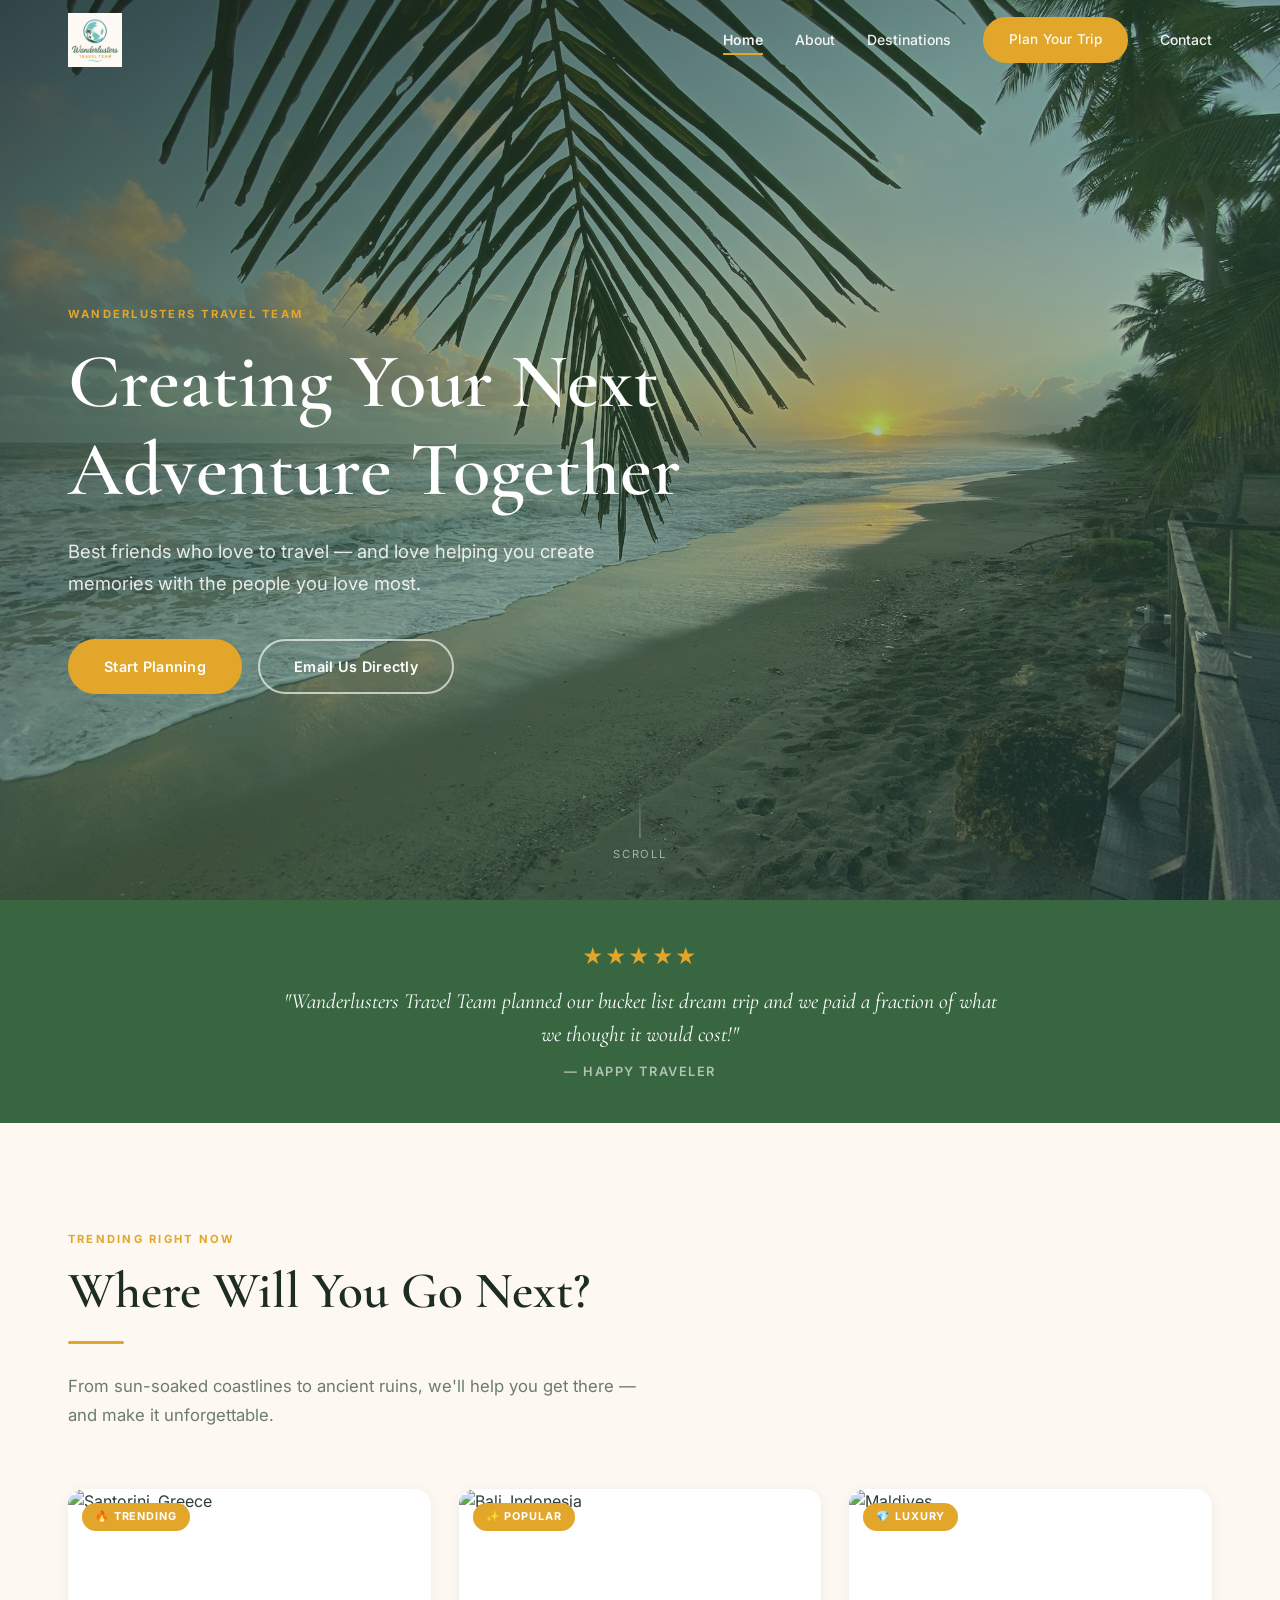
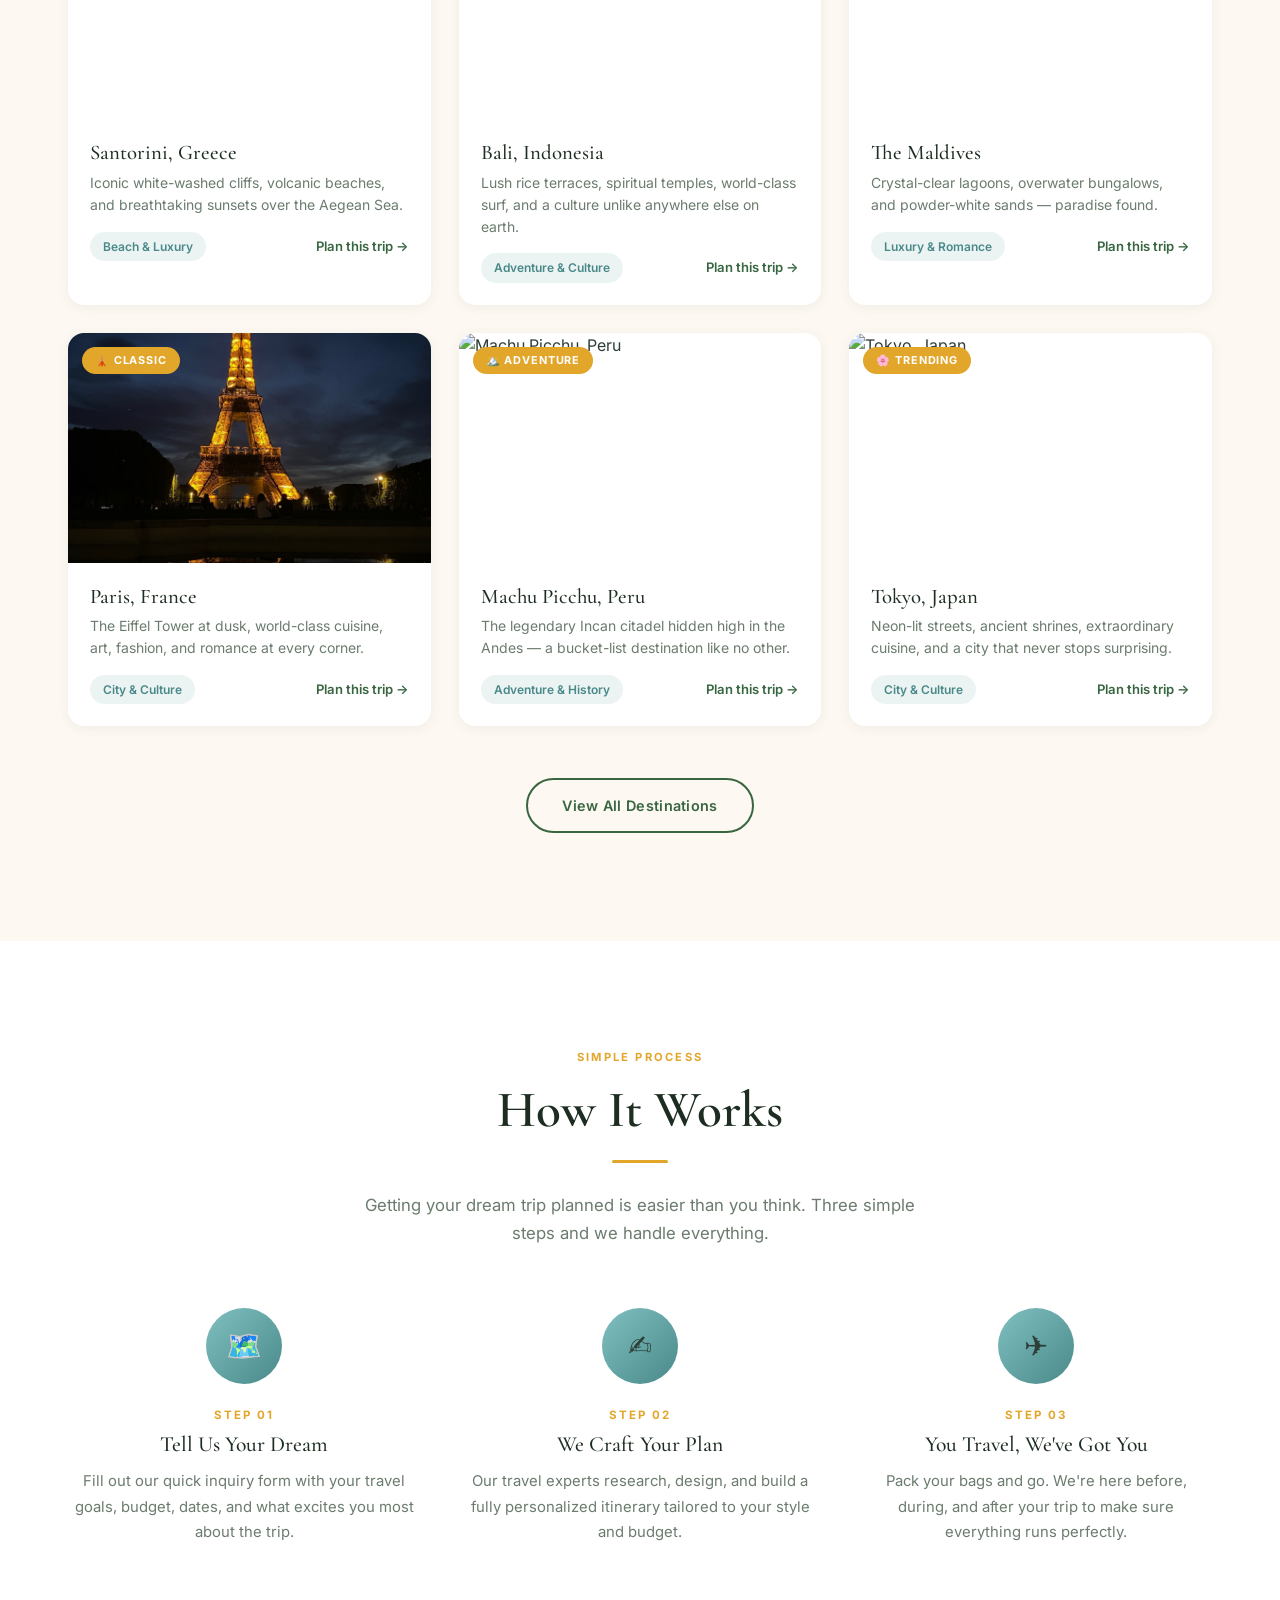
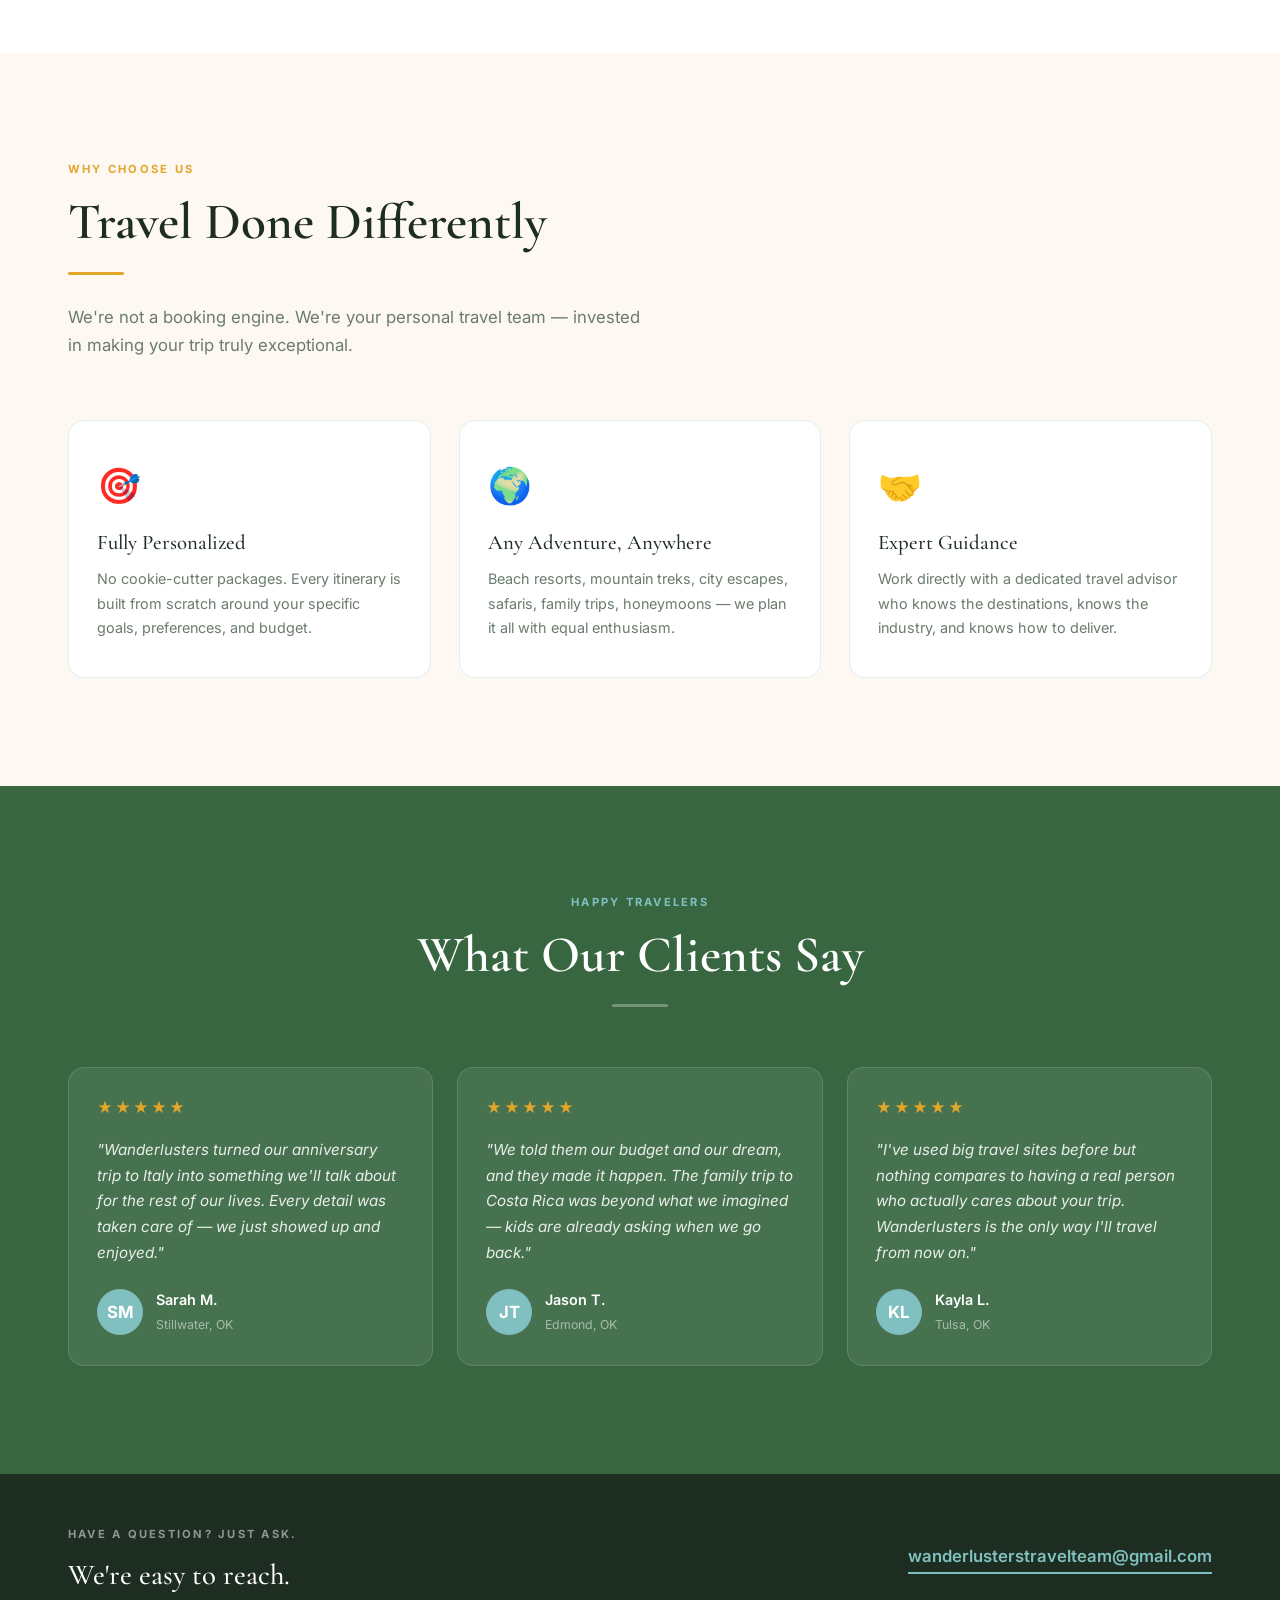
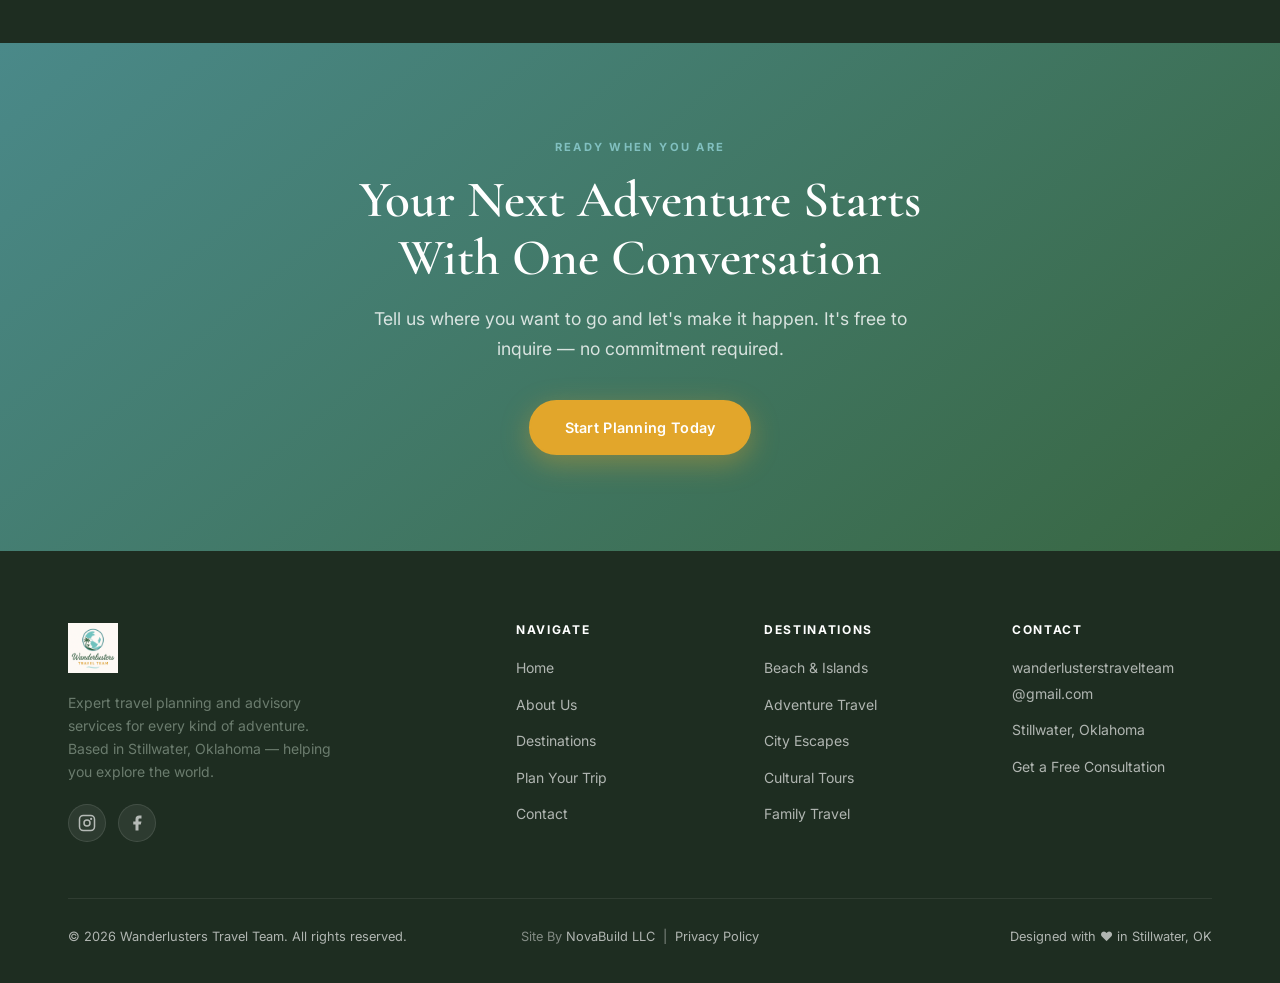
==== commit 11a1c5ee: "Privacy policy audit — add DNT, Google partner link, SMS consent, fix AI clause" ====
--- a/index.html
+++ b/index.html
@@ -357,7 +357,7 @@
       </div>
       <div class="footer-bottom">
         <span>&copy; 2026 Wanderlusters Travel Team. All rights reserved.</span>
-        <span class="footer-credit">Site By <a href="https://www.novabuildweb.com" target="_blank" rel="noopener noreferrer">NovaBuild LLC</a></span>
+        <span class="footer-credit">Site By <a href="https://www.novabuildweb.com" target="_blank" rel="noopener noreferrer">NovaBuild LLC</a> &nbsp;|&nbsp; <a href="privacy.html">Privacy Policy</a></span>
         <span>Designed with ❤️ in Stillwater, OK</span>
       </div>
     </div>
